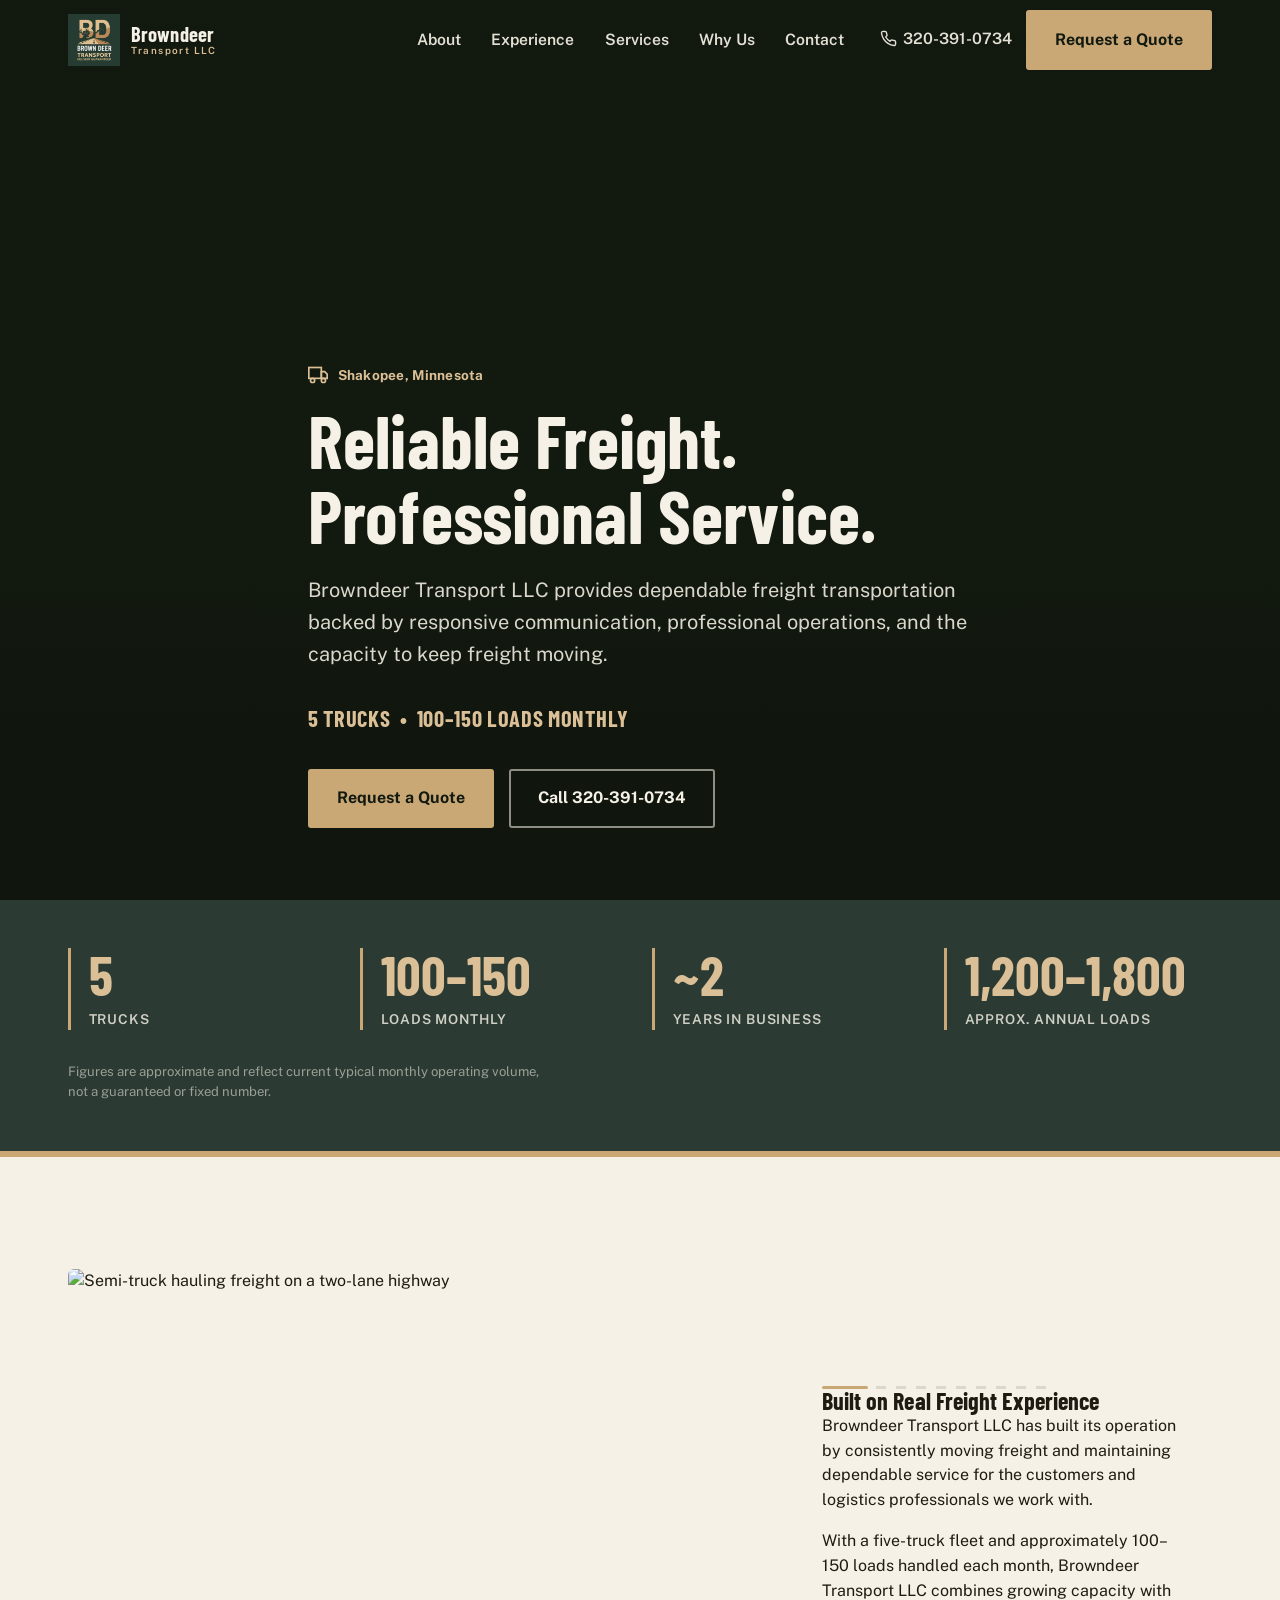
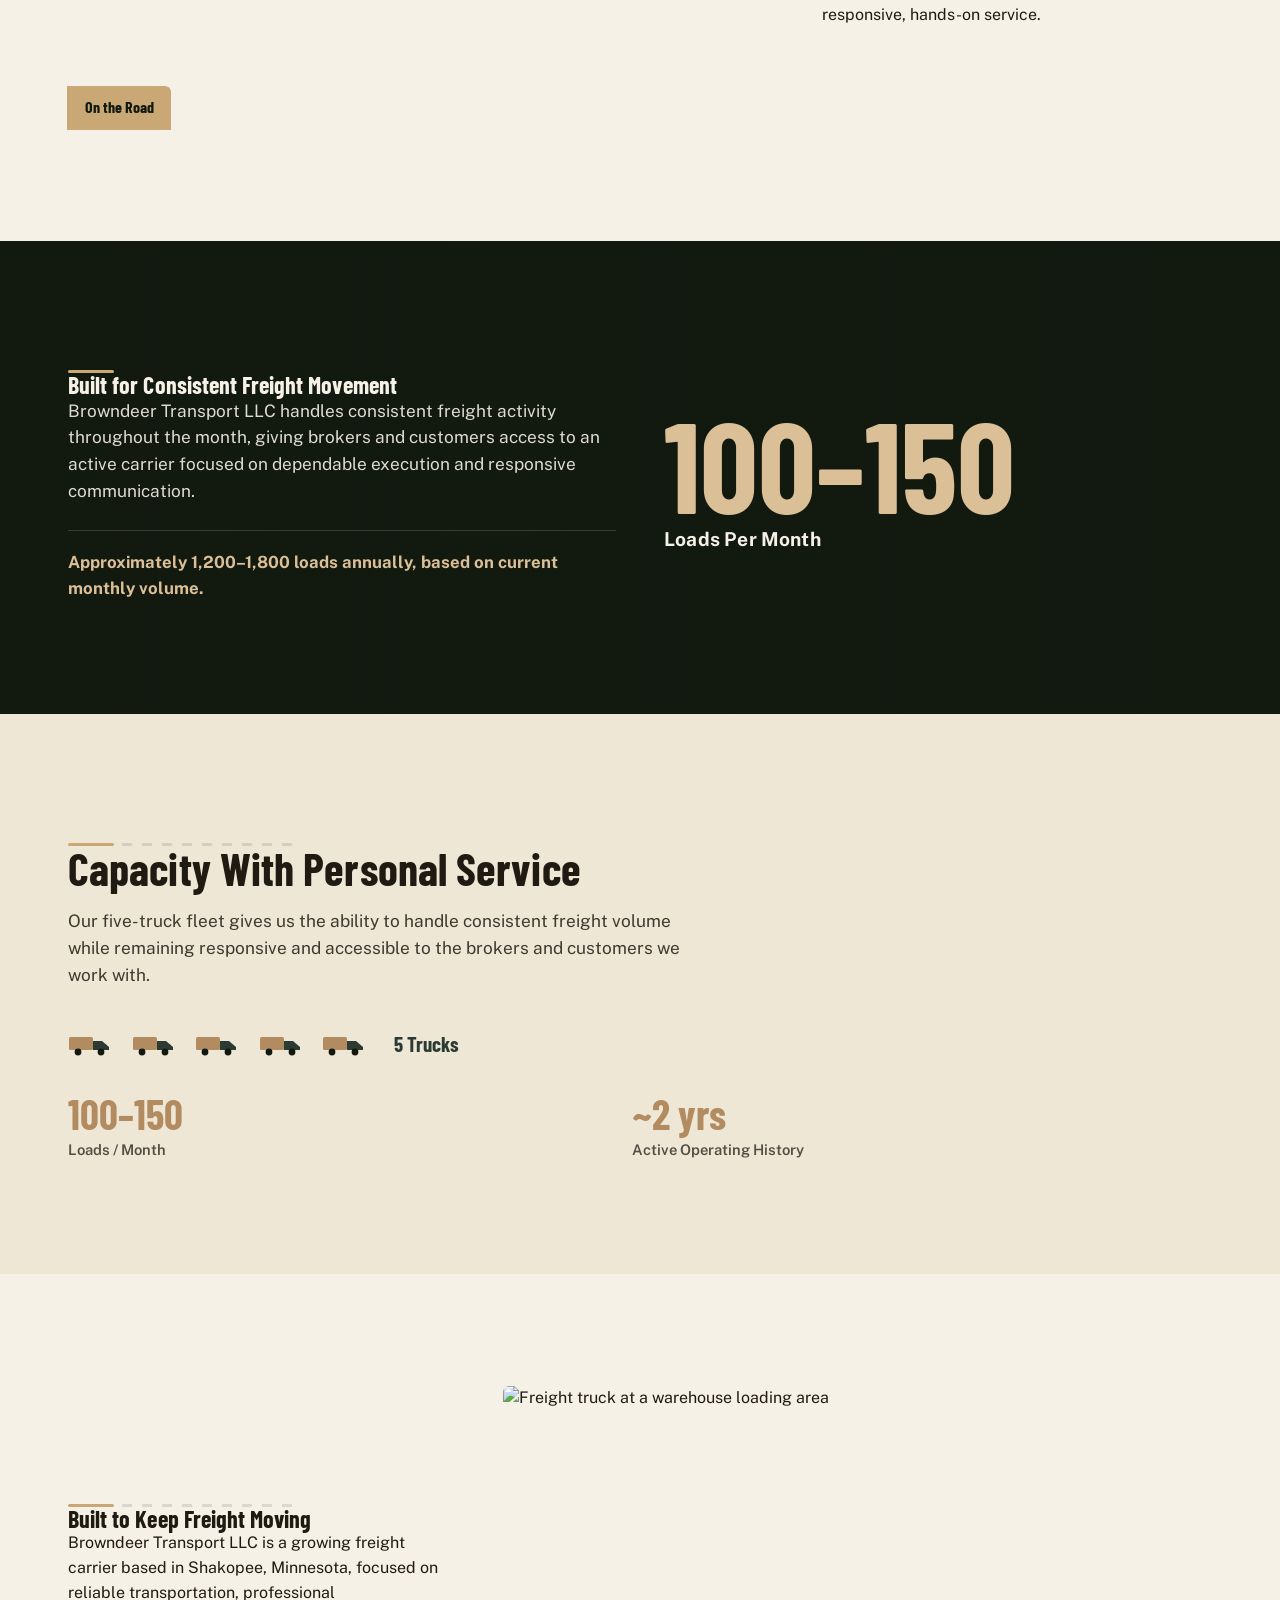
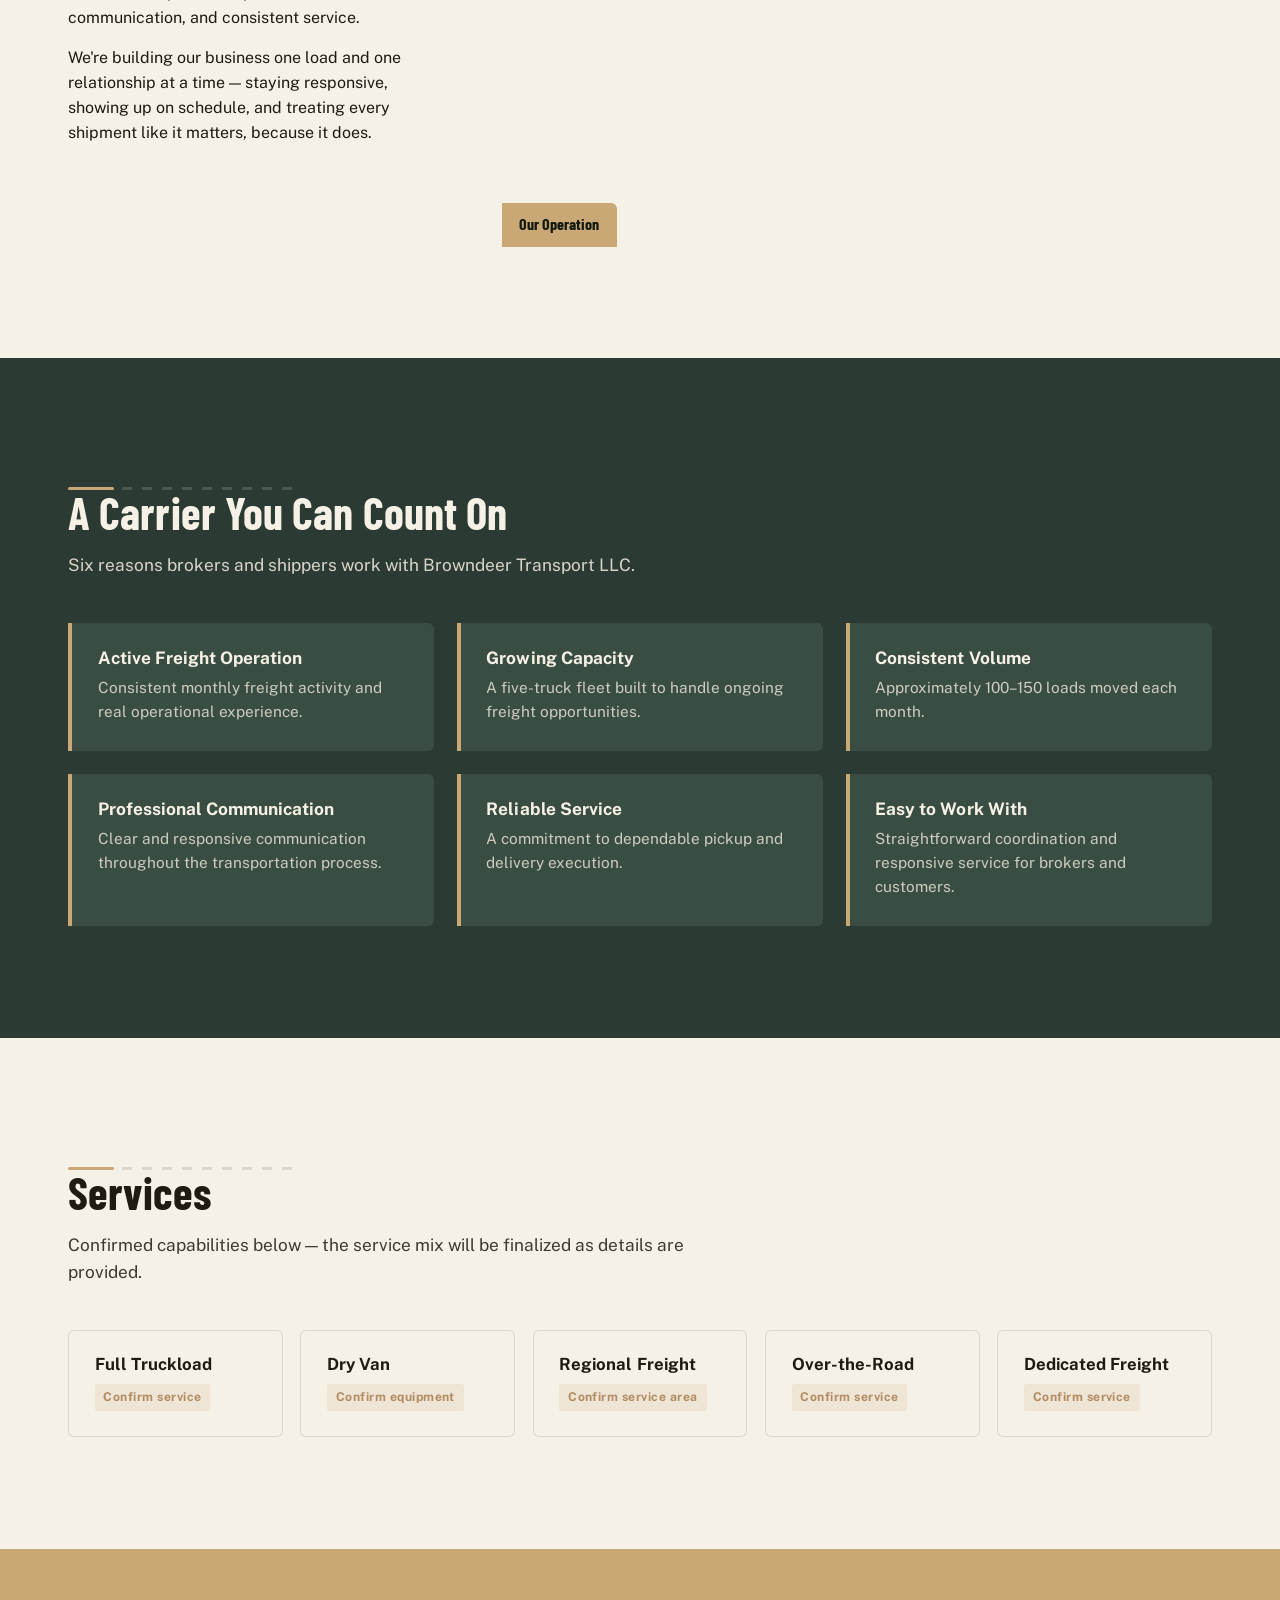
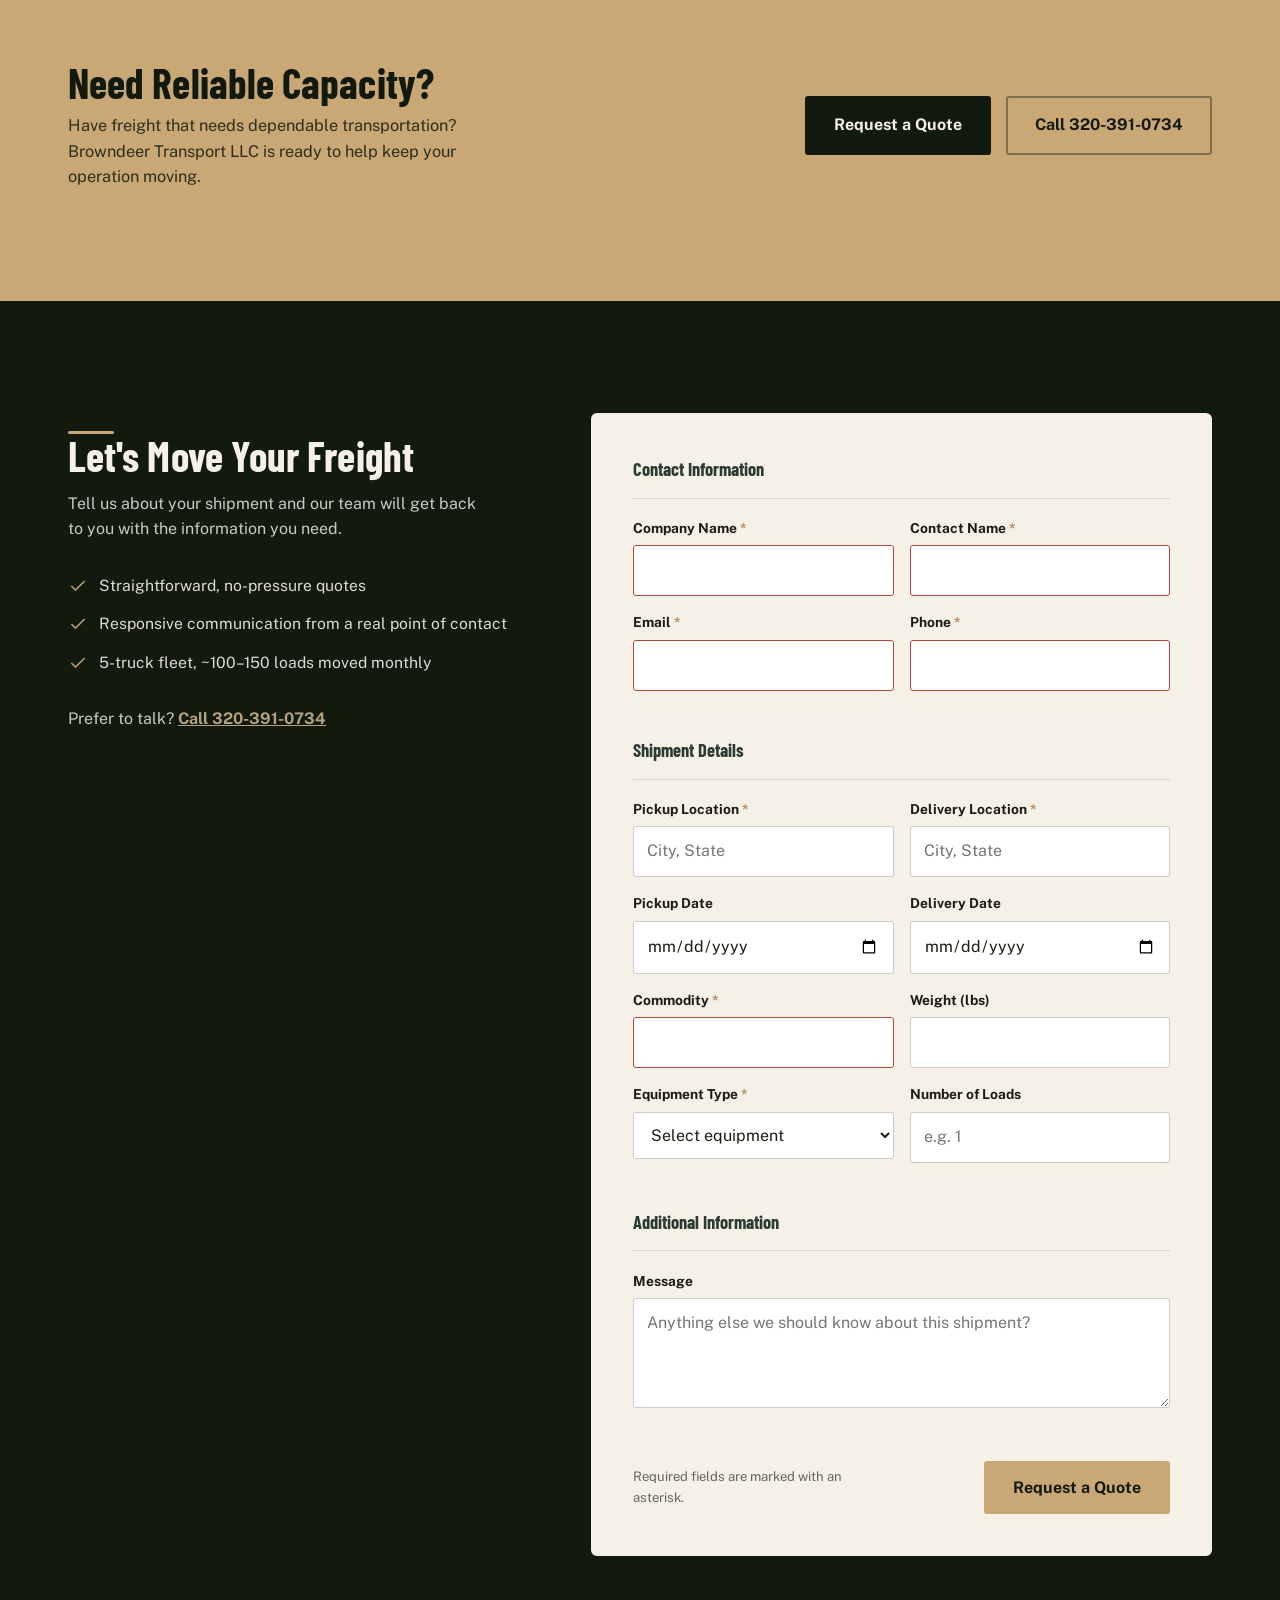
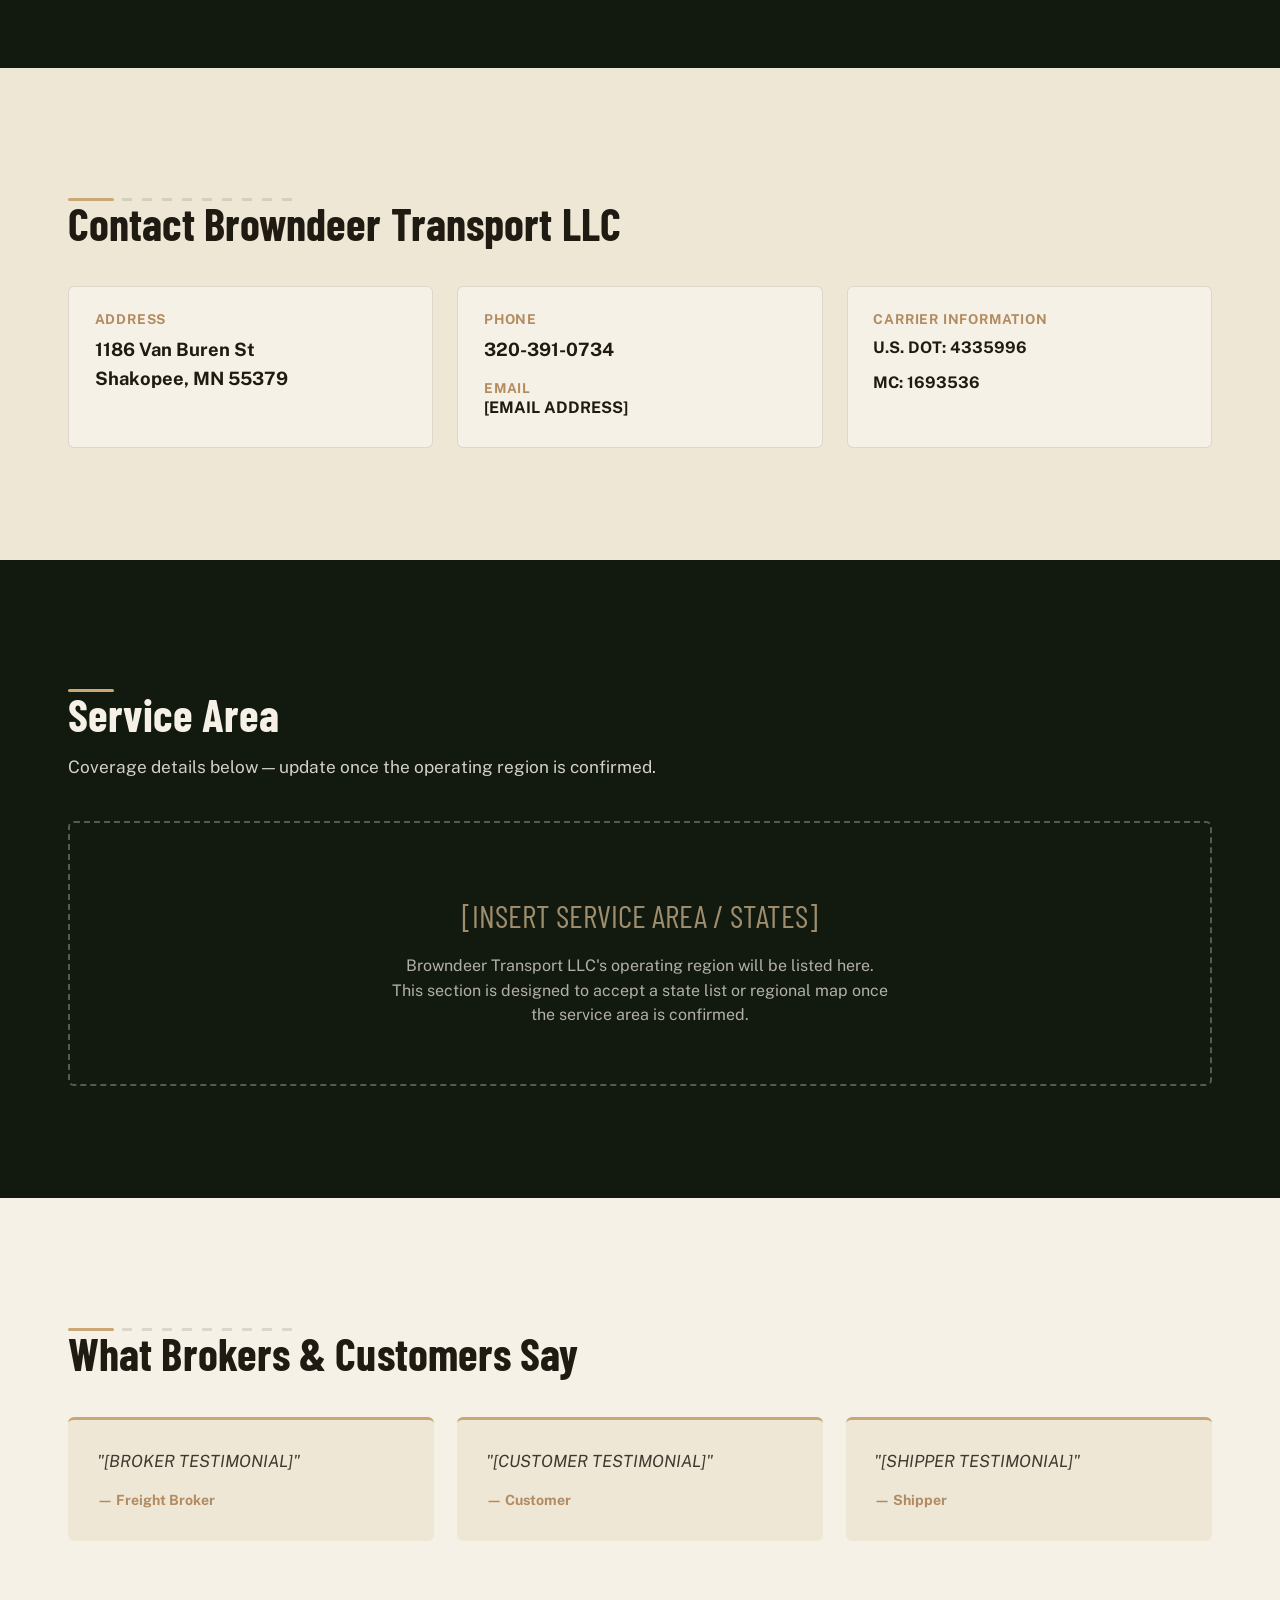
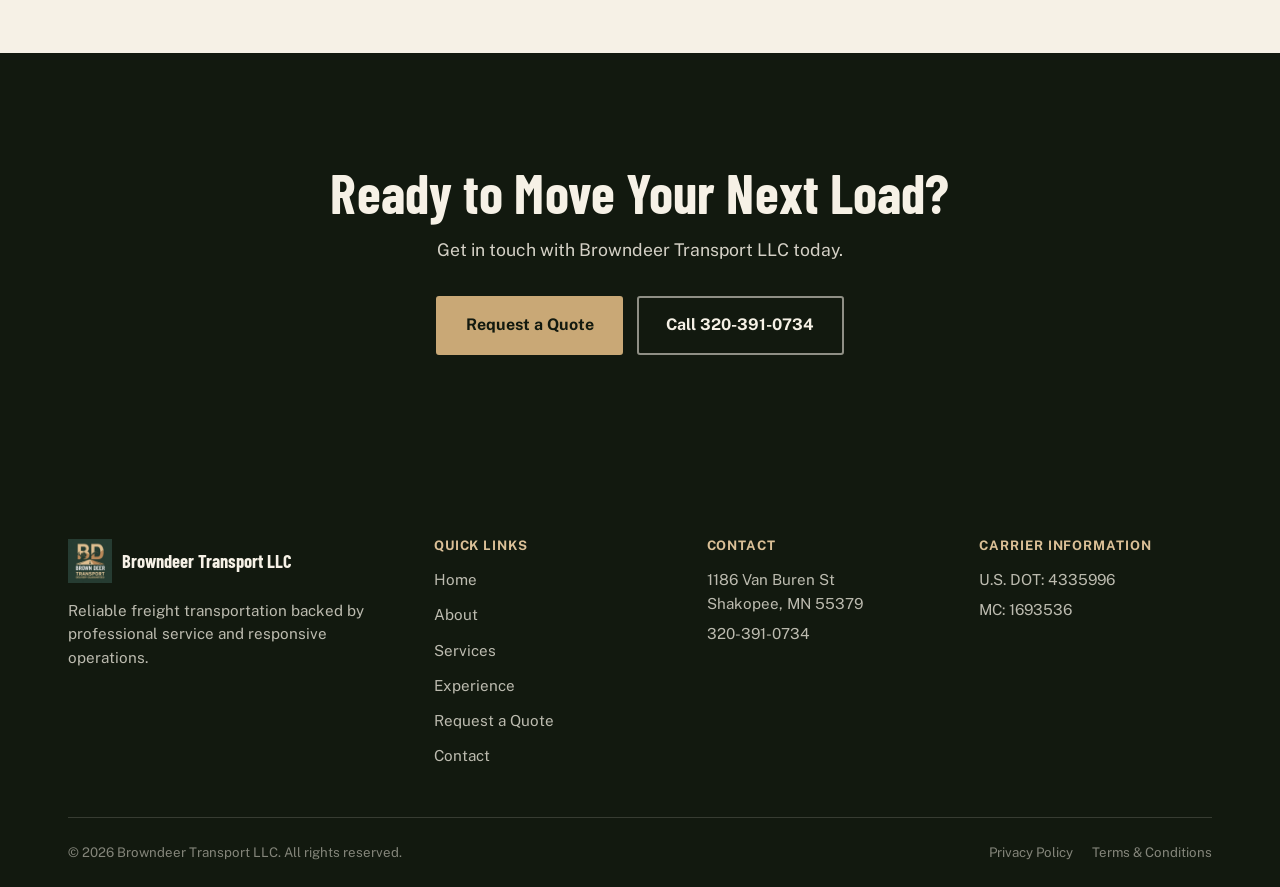
==== browndeer-transport-website/index.html @ b030309f "Add files via upload" ====
<!DOCTYPE html>
<html lang="en">
<head>
<meta charset="UTF-8">
<meta name="viewport" content="width=device-width, initial-scale=1.0">
<title>Browndeer Transport LLC | Freight Transportation & Trucking</title>
<meta name="description" content="Browndeer Transport LLC is a growing Minnesota freight carrier running a 5-truck fleet and moving approximately 100–150 loads a month. Request a quote for reliable truckload transportation.">
<link rel="canonical" href="https://browndeertransport.com/">

<!-- Open Graph -->
<meta property="og:type" content="website">
<meta property="og:site_name" content="Browndeer Transport LLC">
<meta property="og:title" content="Browndeer Transport LLC | Freight Transportation & Trucking">
<meta property="og:description" content="A growing Minnesota freight carrier — 5 trucks, ~100–150 loads a month, reliable communication. Request a quote today.">
<meta property="og:url" content="https://browndeertransport.com/">
<meta property="og:image" content="https://images.unsplash.com/photo-1779583074717-e60fa13131ce?auto=format&fit=crop&w=1200&h=630&q=75">
<meta name="twitter:card" content="summary_large_image">

<link rel="icon" type="image/png" href="assets/img/logo.png">
<link rel="apple-touch-icon" href="assets/img/logo.png">

<!-- Fonts -->
<link rel="preconnect" href="https://fonts.googleapis.com">
<link rel="preconnect" href="https://fonts.gstatic.com" crossorigin>
<link href="https://fonts.googleapis.com/css2?family=Barlow+Condensed:wght@600;700&family=Public+Sans:wght@400;500;600;700&display=swap" rel="stylesheet">

<link rel="stylesheet" href="css/styles.css">

<!-- Structured data: local transportation business -->
<script type="application/ld+json">
{
  "@context": "https://schema.org",
  "@type": "MovingCompany",
  "name": "Browndeer Transport LLC",
  "url": "https://browndeertransport.com",
  "logo": "https://browndeertransport.com/assets/img/logo.png",
  "image": "https://images.unsplash.com/photo-1779583074717-e60fa13131ce?auto=format&fit=crop&w=1200&h=630&q=75",
  "telephone": "+1-320-391-0734",
  "address": {
    "@type": "PostalAddress",
    "streetAddress": "1186 Van Buren St",
    "addressLocality": "Shakopee",
    "addressRegion": "MN",
    "postalCode": "55379",
    "addressCountry": "US"
  },
  "areaServed": "US",
  "description": "Browndeer Transport LLC is a growing freight carrier based in Shakopee, Minnesota, operating a five-truck fleet and moving approximately 100–150 loads per month for brokers and shippers."
}
</script>
</head>
<body>
<a class="skip-link" href="#main">Skip to main content</a>

<!-- ================= HEADER ================= -->
<header class="site-header" id="siteHeader">
  <div class="container">
    <a href="#top" class="brand" aria-label="Browndeer Transport LLC — home">
      <img src="assets/img/logo.png" alt="Browndeer Transport LLC logo" width="52" height="52">
      <span class="brand-word">Browndeer<span>Transport LLC</span></span>
    </a>

    <div class="nav-backdrop" id="navBackdrop"></div>
    <nav class="main-nav" id="mainNav" aria-label="Primary">
      <ul>
        <li><a href="#about">About</a></li>
        <li><a href="#experience">Experience</a></li>
        <li><a href="#services">Services</a></li>
        <li><a href="#why-us">Why Us</a></li>
        <li><a href="#contact">Contact</a></li>
      </ul>
      <div class="nav-cta">
        <a class="nav-phone" href="tel:+13203910734">
          <svg viewBox="0 0 24 24" fill="none" stroke="currentColor" stroke-width="2"><path d="M22 16.92v3a2 2 0 0 1-2.18 2 19.79 19.79 0 0 1-8.63-3.07 19.5 19.5 0 0 1-6-6 19.79 19.79 0 0 1-3.07-8.67A2 2 0 0 1 4.11 2h3a2 2 0 0 1 2 1.72c.127.96.362 1.903.7 2.81a2 2 0 0 1-.45 2.11L8.09 9.91a16 16 0 0 0 6 6l1.27-1.27a2 2 0 0 1 2.11-.45c.907.338 1.85.573 2.81.7A2 2 0 0 1 22 16.92z"/></svg>
          320-391-0734
        </a>
        <a class="btn btn-primary" href="#quote">Request a Quote</a>
      </div>
      <button class="nav-toggle" id="navClose" aria-label="Close menu" style="display:none;">✕</button>
    </nav>

    <button class="nav-toggle" id="navToggle" aria-label="Open menu" aria-expanded="false" aria-controls="mainNav">
      <svg viewBox="0 0 24 24" fill="none" stroke="currentColor" stroke-width="2" width="22" height="22"><line x1="3" y1="6" x2="21" y2="6"/><line x1="3" y1="12" x2="21" y2="12"/><line x1="3" y1="18" x2="21" y2="18"/></svg>
    </button>
  </div>
</header>

<main id="main">

  <!-- ================= HERO ================= -->
  <section class="hero" id="top">
    <div class="container hero-inner">
      <span class="hero-kicker">
        <svg viewBox="0 0 24 24" fill="none" stroke="currentColor" stroke-width="2"><rect x="1" y="3" width="15" height="13"/><polygon points="16 8 20 8 23 11 23 16 16 16 16 8"/><circle cx="5.5" cy="18.5" r="2.5"/><circle cx="18.5" cy="18.5" r="2.5"/></svg>
        Shakopee, Minnesota
      </span>
      <h1>Reliable Freight. Professional Service.</h1>
      <p class="hero-sub">Browndeer Transport LLC provides dependable freight transportation backed by responsive communication, professional operations, and the capacity to keep freight moving.</p>
      <p class="hero-credibility">5 TRUCKS &nbsp;•&nbsp; 100–150 LOADS MONTHLY</p>
      <div class="cta-row">
        <a href="#quote" class="btn btn-primary">Request a Quote</a>
        <a href="tel:+13203910734" class="btn btn-secondary">Call 320-391-0734</a>
      </div>
    </div>
  </section>

  <!-- ================= STAT STRIP ================= -->
  <section class="stat-strip" aria-label="Company snapshot">
    <div class="container stat-grid">
      <div class="stat-item reveal">
        <div class="stat-number">5</div>
        <div class="stat-label">TRUCKS</div>
      </div>
      <div class="stat-item reveal">
        <div class="stat-number">100–150</div>
        <div class="stat-label">LOADS MONTHLY</div>
      </div>
      <div class="stat-item reveal">
        <div class="stat-number">~2</div>
        <div class="stat-label">YEARS IN BUSINESS</div>
      </div>
      <div class="stat-item reveal">
        <div class="stat-number">1,200–1,800</div>
        <div class="stat-label">APPROX. ANNUAL LOADS</div>
      </div>
      <p class="stat-note">Figures are approximate and reflect current typical monthly operating volume, not a guaranteed or fixed number.</p>
    </div>
  </section>

  <!-- ================= BUILT ON REAL FREIGHT EXPERIENCE ================= -->
  <section class="section" id="experience">
    <div class="container split reveal">
      <div class="split-media">
        <img src="https://images.unsplash.com/photo-1720811559395-3ed8d1b16649?auto=format&fit=crop&w=1200&q=75" alt="Semi-truck hauling freight on a two-lane highway" loading="lazy" width="900" height="600">
        <span class="media-tag">On the Road</span>
      </div>
      <div class="split-copy">
        <div class="road-rule"></div>
        <h2>Built on Real Freight Experience</h2>
        <p>Browndeer Transport LLC has built its operation by consistently moving freight and maintaining dependable service for the customers and logistics professionals we work with.</p>
        <p>With a five-truck fleet and approximately 100–150 loads handled each month, Browndeer Transport LLC combines growing capacity with responsive, hands-on service.</p>
      </div>
    </div>
  </section>

  <!-- ================= FREIGHT VOLUME BANNER ================= -->
  <section class="section volume-banner">
    <div class="container volume-grid">
      <div class="volume-copy reveal">
        <div class="road-rule"></div>
        <h2>Built for Consistent Freight Movement</h2>
        <p>Browndeer Transport LLC handles consistent freight activity throughout the month, giving brokers and customers access to an active carrier focused on dependable execution and responsive communication.</p>
        <span class="volume-annual">Approximately 1,200–1,800 loads annually, based on current monthly volume.</span>
      </div>
      <div class="volume-figure reveal">
        100–150
        <small>Loads Per Month</small>
      </div>
    </div>
  </section>

  <!-- ================= FLEET / CAPACITY ================= -->
  <section class="section on-alt" id="fleet">
    <div class="container">
      <div class="section-head reveal">
        <div class="road-rule"></div>
        <h2>Capacity With Personal Service</h2>
        <p>Our five-truck fleet gives us the ability to handle consistent freight volume while remaining responsive and accessible to the brokers and customers we work with.</p>
      </div>

      <div class="fleet-visual reveal" role="img" aria-label="Five-truck fleet illustration">
        <svg class="fleet-truck is-active" viewBox="0 0 46 26" fill="none" xmlns="http://www.w3.org/2000/svg"><rect x="1" y="6" width="24" height="13" rx="1.5" fill="#b38b60"/><path d="M25 10h9l7 6v3H25z" fill="#2b3b33"/><circle cx="10" cy="21" r="3.4" fill="#12190f"/><circle cx="33" cy="21" r="3.4" fill="#12190f"/></svg>
        <svg class="fleet-truck is-active" viewBox="0 0 46 26" fill="none" xmlns="http://www.w3.org/2000/svg"><rect x="1" y="6" width="24" height="13" rx="1.5" fill="#b38b60"/><path d="M25 10h9l7 6v3H25z" fill="#2b3b33"/><circle cx="10" cy="21" r="3.4" fill="#12190f"/><circle cx="33" cy="21" r="3.4" fill="#12190f"/></svg>
        <svg class="fleet-truck is-active" viewBox="0 0 46 26" fill="none" xmlns="http://www.w3.org/2000/svg"><rect x="1" y="6" width="24" height="13" rx="1.5" fill="#b38b60"/><path d="M25 10h9l7 6v3H25z" fill="#2b3b33"/><circle cx="10" cy="21" r="3.4" fill="#12190f"/><circle cx="33" cy="21" r="3.4" fill="#12190f"/></svg>
        <svg class="fleet-truck is-active" viewBox="0 0 46 26" fill="none" xmlns="http://www.w3.org/2000/svg"><rect x="1" y="6" width="24" height="13" rx="1.5" fill="#b38b60"/><path d="M25 10h9l7 6v3H25z" fill="#2b3b33"/><circle cx="10" cy="21" r="3.4" fill="#12190f"/><circle cx="33" cy="21" r="3.4" fill="#12190f"/></svg>
        <svg class="fleet-truck is-active" viewBox="0 0 46 26" fill="none" xmlns="http://www.w3.org/2000/svg"><rect x="1" y="6" width="24" height="13" rx="1.5" fill="#b38b60"/><path d="M25 10h9l7 6v3H25z" fill="#2b3b33"/><circle cx="10" cy="21" r="3.4" fill="#12190f"/><circle cx="33" cy="21" r="3.4" fill="#12190f"/></svg>
        <span class="fleet-caption">5 Trucks</span>
      </div>

      <div class="fleet-metrics reveal">
        <div>
          <div class="fleet-metric-num">100–150</div>
          <div class="fleet-metric-label">Loads / Month</div>
        </div>
        <div>
          <div class="fleet-metric-num">~2 yrs</div>
          <div class="fleet-metric-label">Active Operating History</div>
        </div>
      </div>
    </div>
  </section>

  <!-- ================= ABOUT ================= -->
  <section class="section" id="about">
    <div class="container split reverse reveal">
      <div class="split-media">
        <img src="https://images.unsplash.com/photo-1672433067458-0668c6603f9c?auto=format&fit=crop&w=1200&q=75" alt="Freight truck at a warehouse loading area" loading="lazy" width="900" height="600">
        <span class="media-tag">Our Operation</span>
      </div>
      <div class="split-copy">
        <div class="road-rule"></div>
        <h2>Built to Keep Freight Moving</h2>
        <p>Browndeer Transport LLC is a growing freight carrier based in Shakopee, Minnesota, focused on reliable transportation, professional communication, and consistent service.</p>
        <p>We're building our business one load and one relationship at a time — staying responsive, showing up on schedule, and treating every shipment like it matters, because it does.</p>
      </div>
    </div>
  </section>

  <!-- ================= WHY WORK WITH US ================= -->
  <section class="section on-dark" id="why-us">
    <div class="container">
      <div class="section-head reveal">
        <div class="road-rule"></div>
        <h2>A Carrier You Can Count On</h2>
        <p>Six reasons brokers and shippers work with Browndeer Transport LLC.</p>
      </div>
      <div class="card-grid reveal">
        <div class="why-card">
          <h3>Active Freight Operation</h3>
          <p>Consistent monthly freight activity and real operational experience.</p>
        </div>
        <div class="why-card">
          <h3>Growing Capacity</h3>
          <p>A five-truck fleet built to handle ongoing freight opportunities.</p>
        </div>
        <div class="why-card">
          <h3>Consistent Volume</h3>
          <p>Approximately 100–150 loads moved each month.</p>
        </div>
        <div class="why-card">
          <h3>Professional Communication</h3>
          <p>Clear and responsive communication throughout the transportation process.</p>
        </div>
        <div class="why-card">
          <h3>Reliable Service</h3>
          <p>A commitment to dependable pickup and delivery execution.</p>
        </div>
        <div class="why-card">
          <h3>Easy to Work With</h3>
          <p>Straightforward coordination and responsive service for brokers and customers.</p>
        </div>
      </div>
    </div>
  </section>

  <!-- ================= SERVICES ================= -->
  <section class="section" id="services">
    <div class="container">
      <div class="section-head reveal">
        <div class="road-rule"></div>
        <h2>Services</h2>
        <p>Confirmed capabilities below — the service mix will be finalized as details are provided.</p>
      </div>
      <div class="services-grid reveal">
        <div class="service-card">
          <h3>Full Truckload</h3>
          <span class="placeholder-tag">Confirm service</span>
        </div>
        <div class="service-card">
          <h3>Dry Van</h3>
          <span class="placeholder-tag">Confirm equipment</span>
        </div>
        <div class="service-card">
          <h3>Regional Freight</h3>
          <span class="placeholder-tag">Confirm service area</span>
        </div>
        <div class="service-card">
          <h3>Over-the-Road</h3>
          <span class="placeholder-tag">Confirm service</span>
        </div>
        <div class="service-card">
          <h3>Dedicated Freight</h3>
          <span class="placeholder-tag">Confirm service</span>
        </div>
      </div>
    </div>
  </section>

  <!-- ================= BROKER CTA BAND ================= -->
  <section class="section cta-band">
    <div class="container cta-band-inner reveal">
      <div>
        <h2>Need Reliable Capacity?</h2>
        <p>Have freight that needs dependable transportation? Browndeer Transport LLC is ready to help keep your operation moving.</p>
      </div>
      <div class="cta-row">
        <a href="#quote" class="btn btn-primary">Request a Quote</a>
        <a href="tel:+13203910734" class="btn btn-secondary">Call 320-391-0734</a>
      </div>
    </div>
  </section>

  <!-- ================= QUOTE FORM ================= -->
  <section class="section quote-section" id="quote">
    <div class="container quote-layout">
      <div class="quote-aside reveal">
        <div class="road-rule"></div>
        <h2>Let's Move Your Freight</h2>
        <p>Tell us about your shipment and our team will get back to you with the information you need.</p>
        <ul class="quote-points">
          <li>
            <svg viewBox="0 0 24 24" fill="none" stroke="currentColor" stroke-width="2"><path d="M20 6 9 17l-5-5"/></svg>
            Straightforward, no-pressure quotes
          </li>
          <li>
            <svg viewBox="0 0 24 24" fill="none" stroke="currentColor" stroke-width="2"><path d="M20 6 9 17l-5-5"/></svg>
            Responsive communication from a real point of contact
          </li>
          <li>
            <svg viewBox="0 0 24 24" fill="none" stroke="currentColor" stroke-width="2"><path d="M20 6 9 17l-5-5"/></svg>
            5-truck fleet, ~100–150 loads moved monthly
          </li>
        </ul>
        <p style="margin-top:2rem;">Prefer to talk? <a href="tel:+13203910734" style="color:var(--brass-300); font-weight:700;">Call 320-391-0734</a></p>
      </div>

      <div class="quote-form reveal">
        <div class="form-status success" id="formSuccess" role="status">
          <svg viewBox="0 0 24 24" fill="none" stroke="currentColor" stroke-width="2"><circle cx="12" cy="12" r="10"/><path d="m9 12 2 2 4-4"/></svg>
          <span>Thanks — your quote request has been sent. Someone from Browndeer Transport LLC will be in touch shortly.</span>
        </div>
        <div class="form-status error" id="formError" role="alert">
          <svg viewBox="0 0 24 24" fill="none" stroke="currentColor" stroke-width="2"><circle cx="12" cy="12" r="10"/><line x1="12" y1="8" x2="12" y2="12"/><line x1="12" y1="16" x2="12.01" y2="16"/></svg>
          <span>Something went wrong sending your request. Please try again, or call 320-391-0734.</span>
        </div>

        <form name="quote-request" method="POST" data-netlify="true" netlify-honeypot="company-website" action="/success.html" id="quoteForm" novalidate>
          <input type="hidden" name="form-name" value="quote-request">
          <p class="visually-hidden">
            <label>Don't fill this out if you're human: <input name="company-website" tabindex="-1" autocomplete="off"></label>
          </p>

          <fieldset class="form-fieldset">
            <legend>Contact Information</legend>
            <div class="form-row">
              <div class="field">
                <label for="companyName">Company Name <span class="req">*</span></label>
                <input type="text" id="companyName" name="Company Name" required>
                <p class="field-error">Please enter your company name.</p>
              </div>
              <div class="field">
                <label for="contactName">Contact Name <span class="req">*</span></label>
                <input type="text" id="contactName" name="Contact Name" required>
                <p class="field-error">Please enter your name.</p>
              </div>
            </div>
            <div class="form-row">
              <div class="field">
                <label for="email">Email <span class="req">*</span></label>
                <input type="email" id="email" name="Email" required>
                <p class="field-error">Please enter a valid email address.</p>
              </div>
              <div class="field">
                <label for="phone">Phone <span class="req">*</span></label>
                <input type="tel" id="phone" name="Phone" required>
                <p class="field-error">Please enter a phone number.</p>
              </div>
            </div>
          </fieldset>

          <fieldset class="form-fieldset">
            <legend>Shipment Details</legend>
            <div class="form-row">
              <div class="field">
                <label for="pickup">Pickup Location <span class="req">*</span></label>
                <input type="text" id="pickup" name="Pickup Location" placeholder="City, State" required>
                <p class="field-error">Please enter a pickup location.</p>
              </div>
              <div class="field">
                <label for="delivery">Delivery Location <span class="req">*</span></label>
                <input type="text" id="delivery" name="Delivery Location" placeholder="City, State" required>
                <p class="field-error">Please enter a delivery location.</p>
              </div>
            </div>
            <div class="form-row">
              <div class="field">
                <label for="pickupDate">Pickup Date</label>
                <input type="date" id="pickupDate" name="Pickup Date">
              </div>
              <div class="field">
                <label for="deliveryDate">Delivery Date</label>
                <input type="date" id="deliveryDate" name="Delivery Date">
              </div>
            </div>
            <div class="form-row">
              <div class="field">
                <label for="commodity">Commodity <span class="req">*</span></label>
                <input type="text" id="commodity" name="Commodity" required>
                <p class="field-error">Please describe the commodity.</p>
              </div>
              <div class="field">
                <label for="weight">Weight (lbs)</label>
                <input type="text" id="weight" name="Weight" inputmode="numeric">
              </div>
            </div>
            <div class="form-row">
              <div class="field">
                <label for="equipment">Equipment Type <span class="req">*</span></label>
                <select id="equipment" name="Equipment Type" required>
                  <option value="" disabled selected>Select equipment</option>
                  <option>Dry Van</option>
                  <option>Reefer</option>
                  <option>Flatbed</option>
                  <option>Other</option>
                </select>
                <p class="field-error">Please select an equipment type.</p>
              </div>
              <div class="field">
                <label for="numLoads">Number of Loads</label>
                <input type="text" id="numLoads" name="Number of Loads" inputmode="numeric" placeholder="e.g. 1">
              </div>
            </div>
          </fieldset>

          <fieldset class="form-fieldset">
            <legend>Additional Information</legend>
            <div class="field">
              <label for="message">Message</label>
              <textarea id="message" name="Message" placeholder="Anything else we should know about this shipment?"></textarea>
            </div>
          </fieldset>

          <div class="form-footer">
            <p class="form-note">Required fields are marked with an asterisk.</p>
            <button type="submit" class="btn btn-primary">Request a Quote</button>
          </div>
        </form>
      </div>
    </div>
  </section>

  <!-- ================= CONTACT ================= -->
  <section class="section on-alt" id="contact">
    <div class="container">
      <div class="section-head reveal">
        <div class="road-rule"></div>
        <h2>Contact Browndeer Transport LLC</h2>
      </div>
      <div class="contact-grid reveal">
        <div class="contact-card">
          <h3>Address</h3>
          <a class="value" href="https://maps.google.com/?q=1186+Van+Buren+St,+Shakopee,+MN+55379" target="_blank" rel="noopener">
            1186 Van Buren St<br>Shakopee, MN 55379
          </a>
        </div>
        <div class="contact-card">
          <h3>Phone</h3>
          <a class="value" href="tel:+13203910734">320-391-0734</a>
          <h3 style="margin-top:1.1rem;">Email</h3>
          <span class="value" style="font-size:1rem;">[EMAIL ADDRESS]</span>
        </div>
        <div class="contact-card">
          <h3>Carrier Information</h3>
          <p class="value" style="font-size:1rem;">U.S. DOT: 4335996</p>
          <p class="value" style="font-size:1rem;">MC: 1693536</p>
        </div>
      </div>
    </div>
  </section>

  <!-- ================= SERVICE AREA ================= -->
  <section class="section on-darkest">
    <div class="container">
      <div class="section-head reveal">
        <div class="road-rule"></div>
        <h2>Service Area</h2>
        <p>Coverage details below — update once the operating region is confirmed.</p>
      </div>
      <div class="service-area-box reveal">
        <p class="placeholder-lg">[INSERT SERVICE AREA / STATES]</p>
        <p>Browndeer Transport LLC's operating region will be listed here. This section is designed to accept a state list or regional map once the service area is confirmed.</p>
      </div>
    </div>
  </section>

  <!-- ================= TESTIMONIALS ================= -->
  <section class="section">
    <div class="container">
      <div class="section-head reveal">
        <div class="road-rule"></div>
        <h2>What Brokers & Customers Say</h2>
      </div>
      <div class="testimonial-grid reveal">
        <div class="testimonial-card">
          <p class="quote">"[BROKER TESTIMONIAL]"</p>
          <p class="who">— Freight Broker</p>
        </div>
        <div class="testimonial-card">
          <p class="quote">"[CUSTOMER TESTIMONIAL]"</p>
          <p class="who">— Customer</p>
        </div>
        <div class="testimonial-card">
          <p class="quote">"[SHIPPER TESTIMONIAL]"</p>
          <p class="who">— Shipper</p>
        </div>
      </div>
    </div>
  </section>

  <!-- ================= FINAL CTA ================= -->
  <section class="section final-cta">
    <div class="container reveal">
      <h2>Ready to Move Your Next Load?</h2>
      <p>Get in touch with Browndeer Transport LLC today.</p>
      <div class="cta-row">
        <a href="#quote" class="btn btn-primary">Request a Quote</a>
        <a href="tel:+13203910734" class="btn btn-secondary">Call 320-391-0734</a>
      </div>
    </div>
  </section>

</main>

<!-- ================= FOOTER ================= -->
<footer class="site-footer">
  <div class="container">
    <div class="footer-grid">
      <div>
        <a href="#top" class="footer-brand">
          <img src="assets/img/logo.png" alt="Browndeer Transport LLC logo">
          <span>Browndeer Transport LLC</span>
        </a>
        <p style="max-width:34ch; font-size:0.95rem;">Reliable freight transportation backed by professional service and responsive operations.</p>
      </div>
      <div class="footer-col">
        <h4>Quick Links</h4>
        <ul>
          <li><a href="#top">Home</a></li>
          <li><a href="#about">About</a></li>
          <li><a href="#services">Services</a></li>
          <li><a href="#experience">Experience</a></li>
          <li><a href="#quote">Request a Quote</a></li>
          <li><a href="#contact">Contact</a></li>
        </ul>
      </div>
      <div class="footer-col">
        <h4>Contact</h4>
        <p>1186 Van Buren St<br>Shakopee, MN 55379</p>
        <p><a href="tel:+13203910734">320-391-0734</a></p>
      </div>
      <div class="footer-col">
        <h4>Carrier Information</h4>
        <p>U.S. DOT: 4335996</p>
        <p>MC: 1693536</p>
      </div>
    </div>
    <div class="footer-bottom">
      <span>© 2026 Browndeer Transport LLC. All rights reserved.</span>
      <span class="legal-links">
        <a href="privacy.html">Privacy Policy</a>
        <a href="terms.html">Terms &amp; Conditions</a>
      </span>
    </div>
  </div>
</footer>

<script src="js/main.js"></script>
</body>
</html>
---- browndeer-transport-website/css/styles.css ----
/* ============================================================
   BROWNDEER TRANSPORT LLC — STYLESHEET
   Design tokens pulled from the company logo:
   deep pine green, brass/tan, warm cream.
   Recurring motif: the dashed highway centerline from the mark,
   used as a structural divider instead of generic eyebrow labels.
   ============================================================ */

:root {
  /* --- Color: pulled directly from the logo art --- */
  --pine-950: #12190f;   /* near-black, deepest bg (footer, overlays) */
  --pine-900: #1b241a;   /* section background, alt */
  --pine-800: #2b3b33;   /* logo background green — primary dark */
  --pine-700: #3a4d42;   /* lifted surface / cards on dark */
  --cream-100: #f6f1e6;  /* page background, light sections */
  --cream-200: #efe7d6;  /* card background on light */
  --ink-900: #201b12;    /* body text on cream */
  --brass-300: #dbc097;  /* light tan from logo */
  --brass-500: #c9a876;  /* primary brass accent */
  --brass-700: #b38b60;  /* deep brass from logo, for text-on-cream accents */
  --line-on-dark: rgba(246, 241, 230, 0.16);
  --line-on-light: rgba(32, 27, 18, 0.12);

  /* --- Type --- */
  --font-display: "Barlow Condensed", "Arial Narrow", sans-serif;
  --font-body: "Public Sans", "Segoe UI", sans-serif;

  /* --- Layout --- */
  --max-width: 1240px;
  --gutter: clamp(1.25rem, 4vw, 3rem);
  --radius-sm: 3px;
  --radius-md: 6px;

  /* --- Motion --- */
  --ease: cubic-bezier(0.22, 0.61, 0.36, 1);
}

@media (prefers-reduced-motion: no-preference) {
  html { scroll-behavior: smooth; }
}

* { box-sizing: border-box; }

html, body { margin: 0; padding: 0; }

body {
  font-family: var(--font-body);
  background: var(--cream-100);
  color: var(--ink-900);
  line-height: 1.55;
  -webkit-font-smoothing: antialiased;
  overflow-x: hidden;
}

img { max-width: 100%; display: block; }

a { color: inherit; }

h1, h2, h3, h4 {
  font-family: var(--font-display);
  font-weight: 700;
  line-height: 1.02;
  margin: 0;
  letter-spacing: 0.002em;
}

p { margin: 0; }

.container {
  max-width: var(--max-width);
  margin-inline: auto;
  padding-inline: var(--gutter);
}

section { position: relative; }

/* Visually hidden but accessible */
.visually-hidden {
  position: absolute;
  width: 1px; height: 1px;
  padding: 0; margin: -1px;
  overflow: hidden;
  clip: rect(0,0,0,0);
  white-space: nowrap; border: 0;
}

/* Skip link */
.skip-link {
  position: absolute;
  left: 1rem; top: -3rem;
  background: var(--brass-500);
  color: var(--pine-950);
  padding: 0.6rem 1rem;
  border-radius: var(--radius-sm);
  z-index: 999;
  transition: top 0.2s var(--ease);
  font-weight: 600;
}
.skip-link:focus { top: 1rem; }

:focus-visible {
  outline: 3px solid var(--brass-500);
  outline-offset: 3px;
}

/* ============================================================
   ROAD-LINE MOTIF — the dashed centerline from the logo,
   reused as a functional section divider / underline.
   ============================================================ */
.road-rule {
  display: flex;
  align-items: center;
  gap: 0.5rem;
  height: 3px;
  margin: 1.1rem 0 0;
}
.road-rule::before {
  content: "";
  display: block;
  width: 46px;
  height: 3px;
  background: var(--brass-500);
  border-radius: 2px;
}
.road-rule::after {
  content: "";
  flex: 1;
  height: 3px;
  background-image: repeating-linear-gradient(
    to right,
    currentColor 0 10px,
    transparent 10px 20px
  );
  color: var(--line-on-light);
  max-width: 180px;
}
.on-dark .road-rule::after { color: var(--line-on-dark); }

/* ============================================================
   BUTTONS
   ============================================================ */
.btn {
  display: inline-flex;
  align-items: center;
  justify-content: center;
  gap: 0.55rem;
  font-family: var(--font-body);
  font-weight: 700;
  font-size: 1rem;
  padding: 0.95rem 1.7rem;
  border-radius: var(--radius-sm);
  border: 2px solid transparent;
  cursor: pointer;
  text-decoration: none;
  transition: transform 0.15s var(--ease), background-color 0.15s var(--ease), border-color 0.15s var(--ease), color 0.15s var(--ease);
  white-space: nowrap;
}
.btn:active { transform: translateY(1px); }

.btn-primary {
  background: var(--brass-500);
  color: var(--pine-950);
  border-color: var(--brass-500);
}
.btn-primary:hover { background: var(--brass-300); border-color: var(--brass-300); }

.btn-secondary {
  background: transparent;
  color: var(--cream-100);
  border-color: rgba(246, 241, 230, 0.55);
}
.btn-secondary:hover { border-color: var(--cream-100); background: rgba(246,241,230,0.08); }

.btn-secondary.on-light {
  color: var(--pine-800);
  border-color: rgba(32,27,18,0.3);
}
.btn-secondary.on-light:hover { border-color: var(--pine-800); background: rgba(32,27,18,0.05); }

.btn-block { width: 100%; }

.cta-row {
  display: flex;
  flex-wrap: wrap;
  gap: 0.9rem;
}

/* ============================================================
   HEADER / NAV
   ============================================================ */
.site-header {
  position: fixed;
  top: 0; left: 0; right: 0;
  z-index: 500;
  padding: 0.65rem 0;
  background: linear-gradient(to bottom, rgba(18,25,15,0.88), rgba(18,25,15,0));
  transition: background-color 0.25s var(--ease), box-shadow 0.25s var(--ease);
}
.site-header.is-scrolled {
  background: rgba(18, 25, 15, 0.96);
  box-shadow: 0 4px 18px rgba(0,0,0,0.25);
  backdrop-filter: blur(6px);
}
.site-header .container {
  display: flex;
  align-items: center;
  justify-content: space-between;
  gap: 1rem;
}

.brand {
  display: flex;
  align-items: center;
  gap: 0.65rem;
  text-decoration: none;
  color: var(--cream-100);
}
.brand img {
  height: 52px;
  width: auto;
}
.brand-word {
  font-family: var(--font-display);
  font-size: 1.28rem;
  font-weight: 700;
  letter-spacing: 0.01em;
  line-height: 1.05;
}
.brand-word span {
  display: block;
  font-family: var(--font-body);
  font-size: 0.62rem;
  font-weight: 600;
  letter-spacing: 0.14em;
  color: var(--brass-300);
}

.main-nav {
  display: flex;
  align-items: center;
  gap: 2rem;
}
.main-nav ul {
  list-style: none;
  display: flex;
  gap: 1.7rem;
  margin: 0; padding: 0;
}
.main-nav a:not(.btn) {
  color: var(--cream-100);
  text-decoration: none;
  font-size: 0.98rem;
  font-weight: 600;
  padding: 0.3rem 0.1rem;
  border-bottom: 2px solid transparent;
  transition: border-color 0.15s var(--ease), opacity .15s;
  opacity: 0.92;
}
.main-nav a:not(.btn):hover { border-color: var(--brass-500); opacity: 1; }

.nav-cta { display: flex; align-items: center; gap: 0.75rem; }
.nav-phone {
  display: flex;
  align-items: center;
  gap: 0.4rem;
  color: var(--cream-100);
  text-decoration: none;
  font-weight: 700;
  font-size: 0.95rem;
}
.nav-phone svg { width: 17px; height: 17px; flex-shrink: 0; }

.nav-toggle {
  display: none;
  background: none;
  border: 2px solid rgba(246,241,230,0.4);
  border-radius: var(--radius-sm);
  width: 44px; height: 44px;
  color: var(--cream-100);
  cursor: pointer;
  align-items: center;
  justify-content: center;
}

@media (max-width: 900px) {
  .main-nav { position: fixed; inset: 0 0 0 auto; width: min(320px, 82vw); background: var(--pine-950); flex-direction: column; align-items: stretch; padding: 5.5rem 1.75rem 2rem; transform: translateX(100%); transition: transform 0.3s var(--ease); overflow-y: auto; }
  .main-nav.is-open { transform: translateX(0); box-shadow: -10px 0 30px rgba(0,0,0,0.4); }
  .main-nav ul { flex-direction: column; gap: 0.3rem; }
  .main-nav ul a { display: block; padding: 0.85rem 0.2rem; border-bottom: 1px solid var(--line-on-dark); }
  .nav-cta { flex-direction: column; align-items: stretch; margin-top: 1.5rem; gap: 0.75rem; }
  .nav-cta .btn { width: 100%; }
  .nav-toggle { display: inline-flex; }
  .nav-backdrop { position: fixed; inset: 0; background: rgba(0,0,0,0.45); opacity: 0; pointer-events: none; transition: opacity 0.25s var(--ease); z-index: 490; }
  .nav-backdrop.is-open { opacity: 1; pointer-events: auto; }
}

/* ============================================================
   HERO
   ============================================================ */
.hero {
  min-height: 100svh;
  display: flex;
  align-items: flex-end;
  color: var(--cream-100);
  background-color: var(--pine-950);
  background-image:
    linear-gradient(to top, rgba(15,20,13,0.94) 0%, rgba(18,25,15,0.62) 42%, rgba(18,25,15,0.4) 65%, rgba(18,25,15,0.72) 100%),
    url("https://images.unsplash.com/photo-1779583074717-e60fa13131ce?auto=format&fit=crop&w=1920&q=75");
  background-size: cover;
  background-position: center 62%;
  padding-top: 8rem;
}
.hero-inner {
  padding-bottom: clamp(2.5rem, 6vw, 4.5rem);
  max-width: 760px;
}
.hero-kicker {
  display: inline-flex;
  align-items: center;
  gap: 0.6rem;
  font-weight: 700;
  font-size: 0.85rem;
  color: var(--brass-300);
  letter-spacing: 0.02em;
  margin-bottom: 1rem;
}
.hero-kicker svg { width: 20px; height: 20px; }
.hero h1 {
  font-size: clamp(2.6rem, 6vw, 4.6rem);
  color: var(--cream-100);
}
.hero-sub {
  margin-top: 1.4rem;
  font-size: clamp(1.05rem, 1.6vw, 1.25rem);
  color: rgba(246,241,230,0.88);
  max-width: 58ch;
  line-height: 1.6;
}
.hero-credibility {
  margin-top: 1.9rem;
  font-family: var(--font-display);
  font-size: clamp(1.1rem, 2vw, 1.4rem);
  font-weight: 700;
  color: var(--brass-300);
  letter-spacing: 0.03em;
}
.hero .cta-row { margin-top: 2.1rem; }

/* ============================================================
   STAT STRIP  (mile-marker sign styling)
   ============================================================ */
.stat-strip {
  background: var(--pine-800);
  color: var(--cream-100);
  padding: clamp(2rem, 5vw, 3rem) 0;
  border-bottom: 6px solid var(--brass-500);
}
.stat-grid {
  display: grid;
  grid-template-columns: repeat(4, 1fr);
  gap: 1.5rem;
}
.stat-item { text-align: left; border-left: 3px solid var(--brass-500); padding-left: 1.1rem; }
.stat-number {
  font-family: var(--font-display);
  font-size: clamp(2.3rem, 5vw, 3.4rem);
  font-weight: 700;
  color: var(--brass-300);
  line-height: 1;
}
.stat-number sup { font-size: 0.4em; top: -0.6em; }
.stat-label {
  margin-top: 0.4rem;
  font-size: 0.85rem;
  font-weight: 600;
  letter-spacing: 0.06em;
  color: rgba(246,241,230,0.82);
}
.stat-note {
  grid-column: 1 / -1;
  font-size: 0.82rem;
  color: rgba(246,241,230,0.55);
  margin-top: 0.5rem;
  max-width: 60ch;
}

@media (max-width: 760px) {
  .stat-grid { grid-template-columns: repeat(2, 1fr); row-gap: 1.8rem; }
}

/* ============================================================
   GENERIC SECTION SPACING / HEADERS
   ============================================================ */
.section { padding: clamp(4rem, 9vw, 7rem) 0; }
.section.on-dark { background: var(--pine-800); color: var(--cream-100); }
.section.on-darkest { background: var(--pine-950); color: var(--cream-100); }
.section.on-alt { background: var(--cream-200); }

.section-head { max-width: 640px; }
.section-head h2 {
  font-size: clamp(2rem, 4vw, 2.8rem);
}
.section-head p {
  margin-top: 1rem;
  font-size: 1.08rem;
  color: inherit;
  opacity: 0.85;
  max-width: 56ch;
}

/* ============================================================
   EXPERIENCE / SPLIT LAYOUT (image + copy)
   ============================================================ */
.split {
  display: grid;
  grid-template-columns: 1.05fr 0.95fr;
  gap: clamp(2rem, 5vw, 4.5rem);
  align-items: center;
}
.split-media { position: relative; }
.split-media img {
  width: 100%;
  height: clamp(320px, 40vw, 460px);
  object-fit: cover;
  border-radius: var(--radius-md);
}
.split-media .media-tag {
  position: absolute;
  left: -1px; bottom: -1px;
  background: var(--brass-500);
  color: var(--pine-950);
  font-family: var(--font-display);
  font-weight: 700;
  padding: 0.6rem 1.1rem;
  border-radius: 0 var(--radius-md) 0 0;
  font-size: 1rem;
}
.split-copy p + p { margin-top: 1rem; }
.split.reverse { grid-template-columns: 0.95fr 1.05fr; }
.split.reverse .split-media { order: 2; }
.split.reverse .split-copy { order: 1; }

@media (max-width: 860px) {
  .split, .split.reverse { grid-template-columns: 1fr; }
  .split.reverse .split-media, .split.reverse .split-copy { order: initial; }
}

/* ============================================================
   BIG VOLUME STATEMENT
   ============================================================ */
.volume-banner {
  position: relative;
  color: var(--cream-100);
  background-color: var(--pine-950);
  background-image: linear-gradient(to right, rgba(18,25,15,0.93), rgba(18,25,15,0.72)), url("https://images.unsplash.com/photo-1672433067458-0668c6603f9c?auto=format&fit=crop&w=1600&q=70");
  background-size: cover;
  background-position: center;
}
.volume-grid {
  display: grid;
  grid-template-columns: 1fr 1fr;
  gap: 3rem;
  align-items: center;
}
.volume-figure {
  font-family: var(--font-display);
  font-size: clamp(4.5rem, 12vw, 8rem);
  font-weight: 700;
  line-height: 0.9;
  color: var(--brass-300);
}
.volume-figure small {
  display: block;
  font-family: var(--font-body);
  font-size: 1.2rem;
  font-weight: 700;
  color: var(--cream-100);
  letter-spacing: 0.01em;
  margin-top: 0.6rem;
}
.volume-annual {
  margin-top: 1.6rem;
  display: inline-block;
  border-top: 1px solid var(--line-on-dark);
  padding-top: 1.1rem;
  font-weight: 700;
  font-size: 1.05rem;
  color: var(--brass-300);
}
.volume-copy p { font-size: 1.08rem; opacity: 0.9; }

@media (max-width: 760px) {
  .volume-grid { grid-template-columns: 1fr; gap: 2rem; }
}

/* ============================================================
   FLEET CAPACITY
   ============================================================ */
.fleet-visual {
  display: flex;
  align-items: center;
  gap: clamp(0.5rem, 2vw, 1.1rem);
  margin: 2.5rem 0 2rem;
  flex-wrap: wrap;
}
.fleet-truck {
  width: 46px; height: 26px;
  opacity: 0.35;
}
.fleet-truck.is-active { opacity: 1; }
.fleet-caption {
  font-family: var(--font-display);
  font-size: 1.3rem;
  font-weight: 700;
  color: var(--pine-800);
  margin-left: 0.5rem;
}
.fleet-metrics {
  display: grid;
  grid-template-columns: repeat(2, auto);
  gap: 2.5rem;
}
.fleet-metric-num {
  font-family: var(--font-display);
  font-size: 2.6rem;
  font-weight: 700;
  color: var(--brass-700);
  line-height: 1;
}
.fleet-metric-label { margin-top: 0.3rem; font-weight: 600; font-size: 0.92rem; color: var(--ink-900); opacity: 0.75; }

/* ============================================================
   ABOUT (already covered by split)
   ============================================================ */

/* ============================================================
   WHY CARDS
   ============================================================ */
.card-grid {
  margin-top: 2.75rem;
  display: grid;
  grid-template-columns: repeat(3, 1fr);
  gap: 1.4rem;
}
.why-card {
  background: var(--pine-700);
  border-left: 4px solid var(--brass-500);
  padding: 1.7rem 1.6rem;
  border-radius: 0 var(--radius-md) var(--radius-md) 0;
}
.why-card h3 {
  font-family: var(--font-body);
  font-size: 1.08rem;
  font-weight: 700;
  color: var(--cream-100);
}
.why-card p {
  margin-top: 0.55rem;
  font-size: 0.96rem;
  color: rgba(246,241,230,0.78);
}

@media (max-width: 900px) {
  .card-grid { grid-template-columns: repeat(2, 1fr); }
}
@media (max-width: 600px) {
  .card-grid { grid-template-columns: 1fr; }
}

/* ============================================================
   SERVICES
   ============================================================ */
.services-grid {
  margin-top: 2.75rem;
  display: grid;
  grid-template-columns: repeat(auto-fit, minmax(210px, 1fr));
  gap: 1.1rem;
}
.service-card {
  background: var(--cream-100);
  border: 1px solid var(--line-on-light);
  border-radius: var(--radius-md);
  padding: 1.6rem;
}
.service-card h3 {
  font-family: var(--font-body);
  font-size: 1.05rem;
  font-weight: 700;
}
.service-card .placeholder-tag {
  display: inline-block;
  margin-top: 0.65rem;
  font-size: 0.76rem;
  font-weight: 700;
  letter-spacing: 0.04em;
  color: var(--brass-700);
  background: rgba(179,139,96,0.12);
  padding: 0.25rem 0.55rem;
  border-radius: 3px;
}

/* ============================================================
   BROKER CTA BANDS
   ============================================================ */
.cta-band {
  background: var(--brass-500);
  color: var(--pine-950);
  text-align: left;
}
.cta-band-inner {
  display: flex;
  align-items: center;
  justify-content: space-between;
  gap: 2rem;
  flex-wrap: wrap;
}
.cta-band h2 { font-size: clamp(1.9rem, 3.6vw, 2.6rem); max-width: 20ch; }
.cta-band p { margin-top: 0.6rem; max-width: 46ch; font-size: 1.02rem; opacity: 0.85; }
.cta-band .btn-primary { background: var(--pine-950); color: var(--cream-100); border-color: var(--pine-950); }
.cta-band .btn-primary:hover { background: var(--pine-700); border-color: var(--pine-700); }
.cta-band .btn-secondary { color: var(--pine-950); border-color: rgba(18,25,15,0.4); }
.cta-band .btn-secondary:hover { border-color: var(--pine-950); background: rgba(18,25,15,0.08); }

/* ============================================================
   QUOTE FORM
   ============================================================ */
.quote-section { background: var(--pine-950); color: var(--cream-100); }
.quote-layout {
  display: grid;
  grid-template-columns: 0.85fr 1.15fr;
  gap: clamp(2rem, 5vw, 4rem);
  align-items: start;
}
.quote-aside h2 { font-size: clamp(2rem, 4vw, 2.6rem); }
.quote-aside p { margin-top: 1rem; opacity: 0.82; max-width: 42ch; }
.quote-points { list-style: none; margin: 2rem 0 0; padding: 0; display: grid; gap: 0.9rem; }
.quote-points li { display: flex; gap: 0.7rem; align-items: flex-start; font-size: 0.98rem; opacity: 0.9; }
.quote-points svg { flex-shrink: 0; width: 20px; height: 20px; color: var(--brass-500); margin-top: 2px; }

.quote-form {
  background: var(--cream-100);
  color: var(--ink-900);
  border-radius: var(--radius-md);
  padding: clamp(1.6rem, 4vw, 2.6rem);
}
.form-fieldset { border: 0; padding: 0; margin: 0 0 1.8rem; }
.form-fieldset legend {
  font-family: var(--font-display);
  font-size: 1.15rem;
  font-weight: 700;
  color: var(--pine-800);
  padding: 0 0 0.9rem;
  border-bottom: 1px solid var(--line-on-light);
  width: 100%;
  margin-bottom: 1.2rem;
}
.form-row {
  display: grid;
  grid-template-columns: 1fr 1fr;
  gap: 1rem;
}
.field { margin-bottom: 1rem; }
.field label {
  display: block;
  font-size: 0.86rem;
  font-weight: 700;
  margin-bottom: 0.4rem;
  color: var(--ink-900);
}
.field .req { color: var(--brass-700); }
.field input, .field select, .field textarea {
  width: 100%;
  font: inherit;
  padding: 0.75rem 0.85rem;
  border: 1.5px solid rgba(32,27,18,0.22);
  border-radius: var(--radius-sm);
  background: #fff;
  color: var(--ink-900);
  transition: border-color 0.15s var(--ease), box-shadow 0.15s var(--ease);
}
.field input:focus, .field select:focus, .field textarea:focus {
  border-color: var(--brass-700);
  box-shadow: 0 0 0 3px rgba(179,139,96,0.22);
  outline: none;
}
.field input:invalid:not(:placeholder-shown):not(:focus) { border-color: #b5453a; }
.field textarea { resize: vertical; min-height: 110px; }
.field-error {
  display: none;
  color: #a1382d;
  font-size: 0.8rem;
  margin-top: 0.35rem;
  font-weight: 600;
}
.field.has-error .field-error { display: block; }
.field.has-error input, .field.has-error select, .field.has-error textarea { border-color: #a1382d; }

.form-footer { display: flex; align-items: center; justify-content: space-between; gap: 1rem; flex-wrap: wrap; margin-top: 0.5rem; }
.form-note { font-size: 0.82rem; opacity: 0.65; max-width: 32ch; }

.form-status {
  display: none;
  align-items: flex-start;
  gap: 0.7rem;
  padding: 1rem 1.1rem;
  border-radius: var(--radius-sm);
  margin-bottom: 1.4rem;
  font-size: 0.94rem;
}
.form-status.is-visible { display: flex; }
.form-status.success { background: rgba(60,110,80,0.12); color: #2c4a37; border: 1px solid rgba(60,110,80,0.3); }
.form-status.error { background: rgba(161,56,45,0.1); color: #7c2a20; border: 1px solid rgba(161,56,45,0.3); }
.form-status svg { flex-shrink: 0; width: 22px; height: 22px; margin-top: 1px; }

@media (max-width: 900px) {
  .quote-layout { grid-template-columns: 1fr; }
}
@media (max-width: 620px) {
  .form-row { grid-template-columns: 1fr; }
}

/* ============================================================
   CONTACT
   ============================================================ */
.contact-grid {
  display: grid;
  grid-template-columns: 1fr 1fr 1fr;
  gap: 1.5rem;
  margin-top: 2.5rem;
}
.contact-card {
  border: 1px solid var(--line-on-light);
  border-radius: var(--radius-md);
  padding: 1.6rem;
  background: var(--cream-100);
}
.contact-card h3 { font-family: var(--font-body); font-size: 0.85rem; letter-spacing: 0.06em; color: var(--brass-700); text-transform: uppercase; }
.contact-card .value { margin-top: 0.6rem; font-size: 1.15rem; font-weight: 700; }
.contact-card a.value { text-decoration: none; display: block; }
.contact-card a.value:hover { color: var(--brass-700); }

@media (max-width: 860px) { .contact-grid { grid-template-columns: 1fr; } }

/* ============================================================
   SERVICE AREA
   ============================================================ */
.service-area-box {
  margin-top: 2.5rem;
  border: 2px dashed rgba(246,241,230,0.3);
  border-radius: var(--radius-md);
  padding: clamp(2rem, 6vw, 3.5rem);
  text-align: center;
}
.service-area-box .placeholder-lg {
  font-family: var(--font-display);
  font-size: clamp(1.4rem, 3vw, 2rem);
  color: var(--brass-300);
}
.service-area-box p { margin-top: 0.8rem; opacity: 0.7; max-width: 50ch; margin-inline: auto; }

/* ============================================================
   TESTIMONIALS
   ============================================================ */
.testimonial-grid {
  margin-top: 2.5rem;
  display: grid;
  grid-template-columns: repeat(3, 1fr);
  gap: 1.4rem;
}
.testimonial-card {
  background: var(--cream-200);
  border-radius: var(--radius-md);
  padding: 1.8rem;
  border-top: 3px solid var(--brass-500);
}
.testimonial-card p.quote { font-size: 1.05rem; font-style: italic; color: var(--ink-900); opacity: 0.85; }
.testimonial-card .who { margin-top: 1rem; font-weight: 700; font-size: 0.88rem; color: var(--brass-700); }

@media (max-width: 860px) { .testimonial-grid { grid-template-columns: 1fr; } }

/* ============================================================
   FINAL CTA
   ============================================================ */
.final-cta {
  text-align: center;
  color: var(--cream-100);
  background-color: var(--pine-950);
  background-image: linear-gradient(rgba(18,25,15,0.9), rgba(18,25,15,0.94)), url("https://images.unsplash.com/photo-1700716465891-9e5e9f501d7d?auto=format&fit=crop&w=1600&q=70");
  background-size: cover;
  background-position: center 30%;
}
.final-cta h2 { font-size: clamp(2.2rem, 5vw, 3.4rem); }
.final-cta p { margin-top: 1rem; font-size: 1.1rem; opacity: 0.85; }
.final-cta .cta-row { justify-content: center; margin-top: 2rem; }

/* ============================================================
   FOOTER
   ============================================================ */
.site-footer {
  background: var(--pine-950);
  color: rgba(246,241,230,0.75);
  padding: clamp(3rem, 6vw, 4.5rem) 0 1.5rem;
}
.footer-grid {
  display: grid;
  grid-template-columns: 1.4fr 1fr 1fr 1fr;
  gap: 2.5rem;
}
.footer-brand { display: flex; align-items: center; gap: 0.6rem; margin-bottom: 1rem; text-decoration: none; color: var(--cream-100); }
.footer-brand img { height: 44px; }
.footer-brand span { font-family: var(--font-display); font-size: 1.15rem; font-weight: 700; }
.footer-col h4 { font-family: var(--font-body); font-size: 0.82rem; letter-spacing: 0.07em; text-transform: uppercase; color: var(--brass-300); margin-bottom: 1rem; }
.footer-col ul { list-style: none; margin: 0; padding: 0; display: grid; gap: 0.65rem; }
.footer-col a { text-decoration: none; color: inherit; font-size: 0.95rem; }
.footer-col a:hover { color: var(--brass-300); }
.footer-col p { font-size: 0.95rem; margin-bottom: 0.4rem; }
.footer-bottom {
  margin-top: 3rem;
  padding-top: 1.5rem;
  border-top: 1px solid var(--line-on-dark);
  display: flex;
  justify-content: space-between;
  flex-wrap: wrap;
  gap: 0.8rem;
  font-size: 0.83rem;
  color: rgba(246,241,230,0.5);
}
.footer-bottom a { text-decoration: none; color: inherit; }
.footer-bottom a:hover { color: var(--brass-300); }
.legal-links { display: flex; gap: 1.2rem; }

@media (max-width: 860px) {
  .footer-grid { grid-template-columns: 1fr 1fr; }
}
@media (max-width: 560px) {
  .footer-grid { grid-template-columns: 1fr; }
}

/* ============================================================
   SCROLL REVEAL (respects reduced motion)
   ============================================================ */
@media (prefers-reduced-motion: no-preference) {
  .reveal {
    opacity: 0;
    transform: translateY(18px);
    transition: opacity 0.7s var(--ease), transform 0.7s var(--ease);
  }
  .reveal.is-visible { opacity: 1; transform: translateY(0); }
}

/* ============================================================
   RESPONSIVE: general section/typography adjustments
   ============================================================ */
@media (max-width: 900px) {
  .stat-grid { grid-template-columns: repeat(2, 1fr); }
  .volume-grid, .split { gap: 2.2rem; }
  .contact-grid, .testimonial-grid { grid-template-columns: 1fr; }
}

@media (max-width: 700px) {
  .cta-band-inner { flex-direction: column; align-items: flex-start; }
  .hero { align-items: flex-end; padding-top: 6.5rem; }
  .hero-inner { padding-bottom: 3rem; }
}
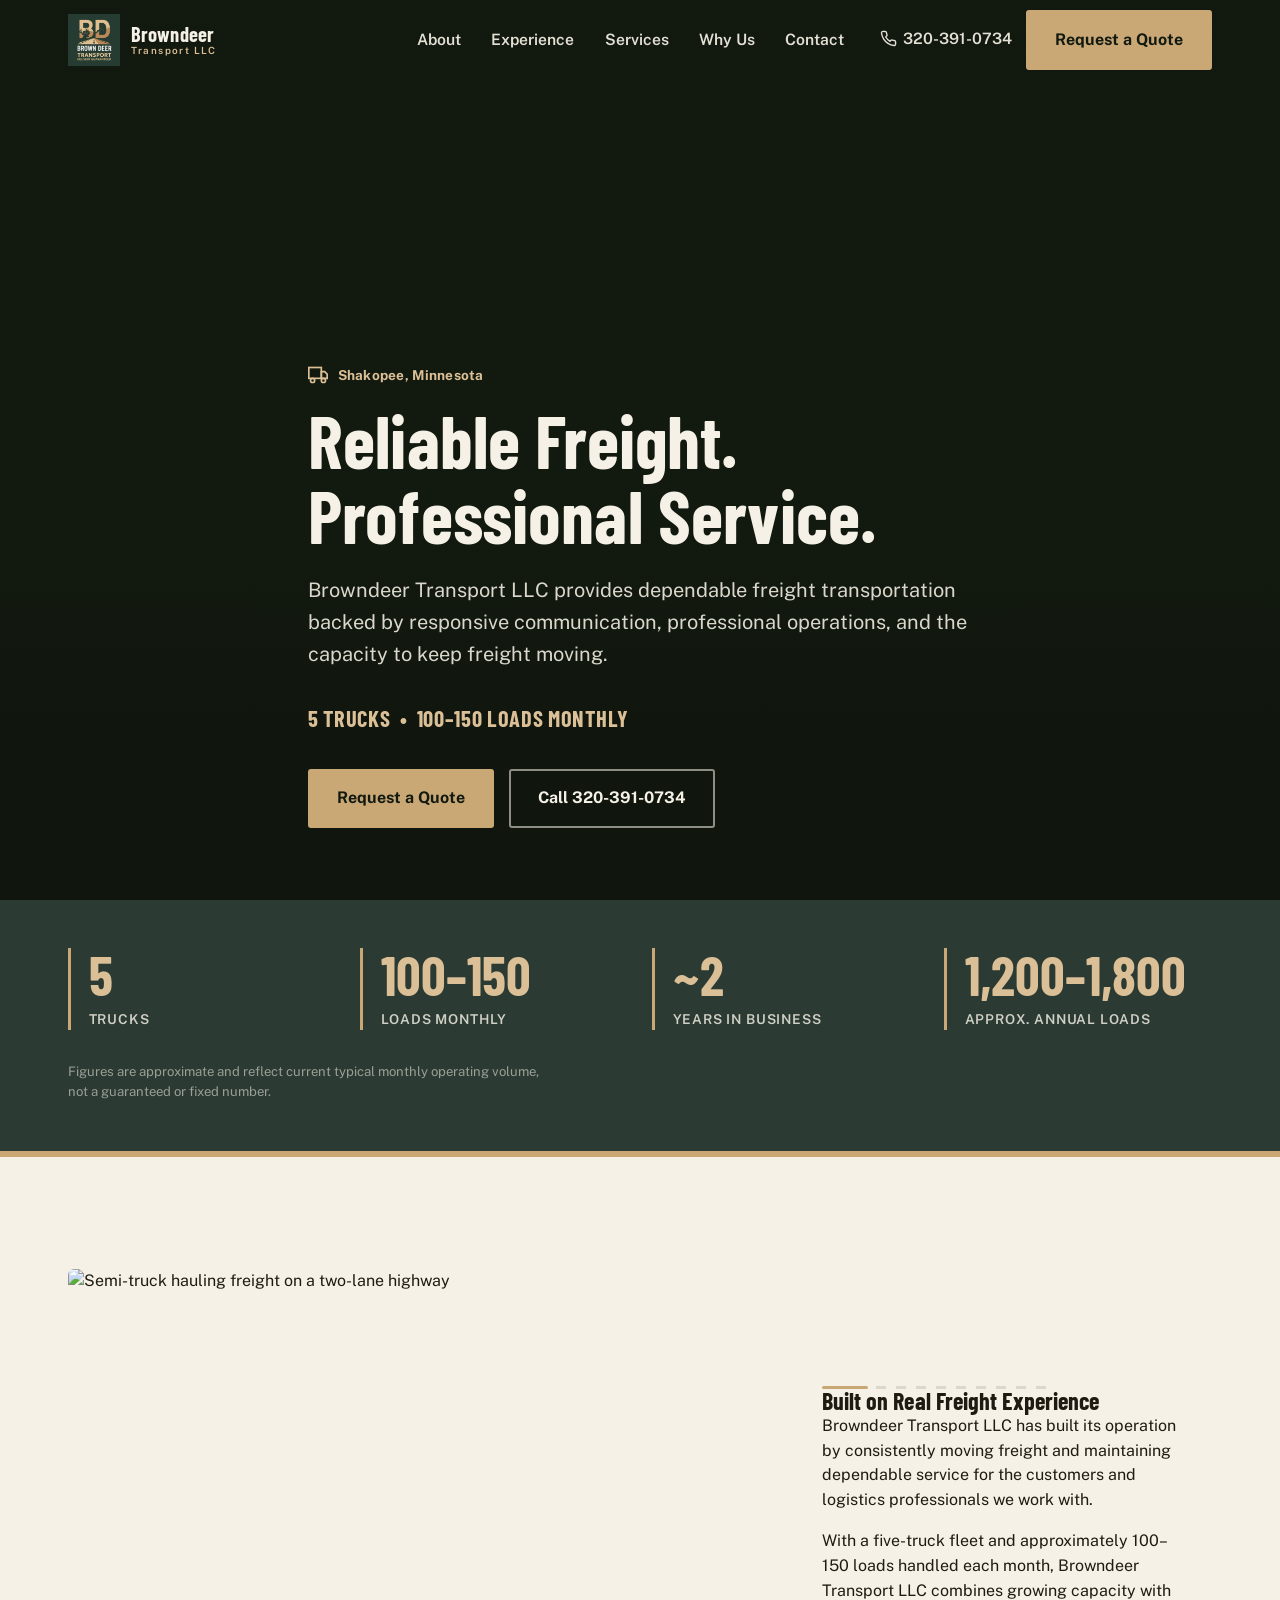
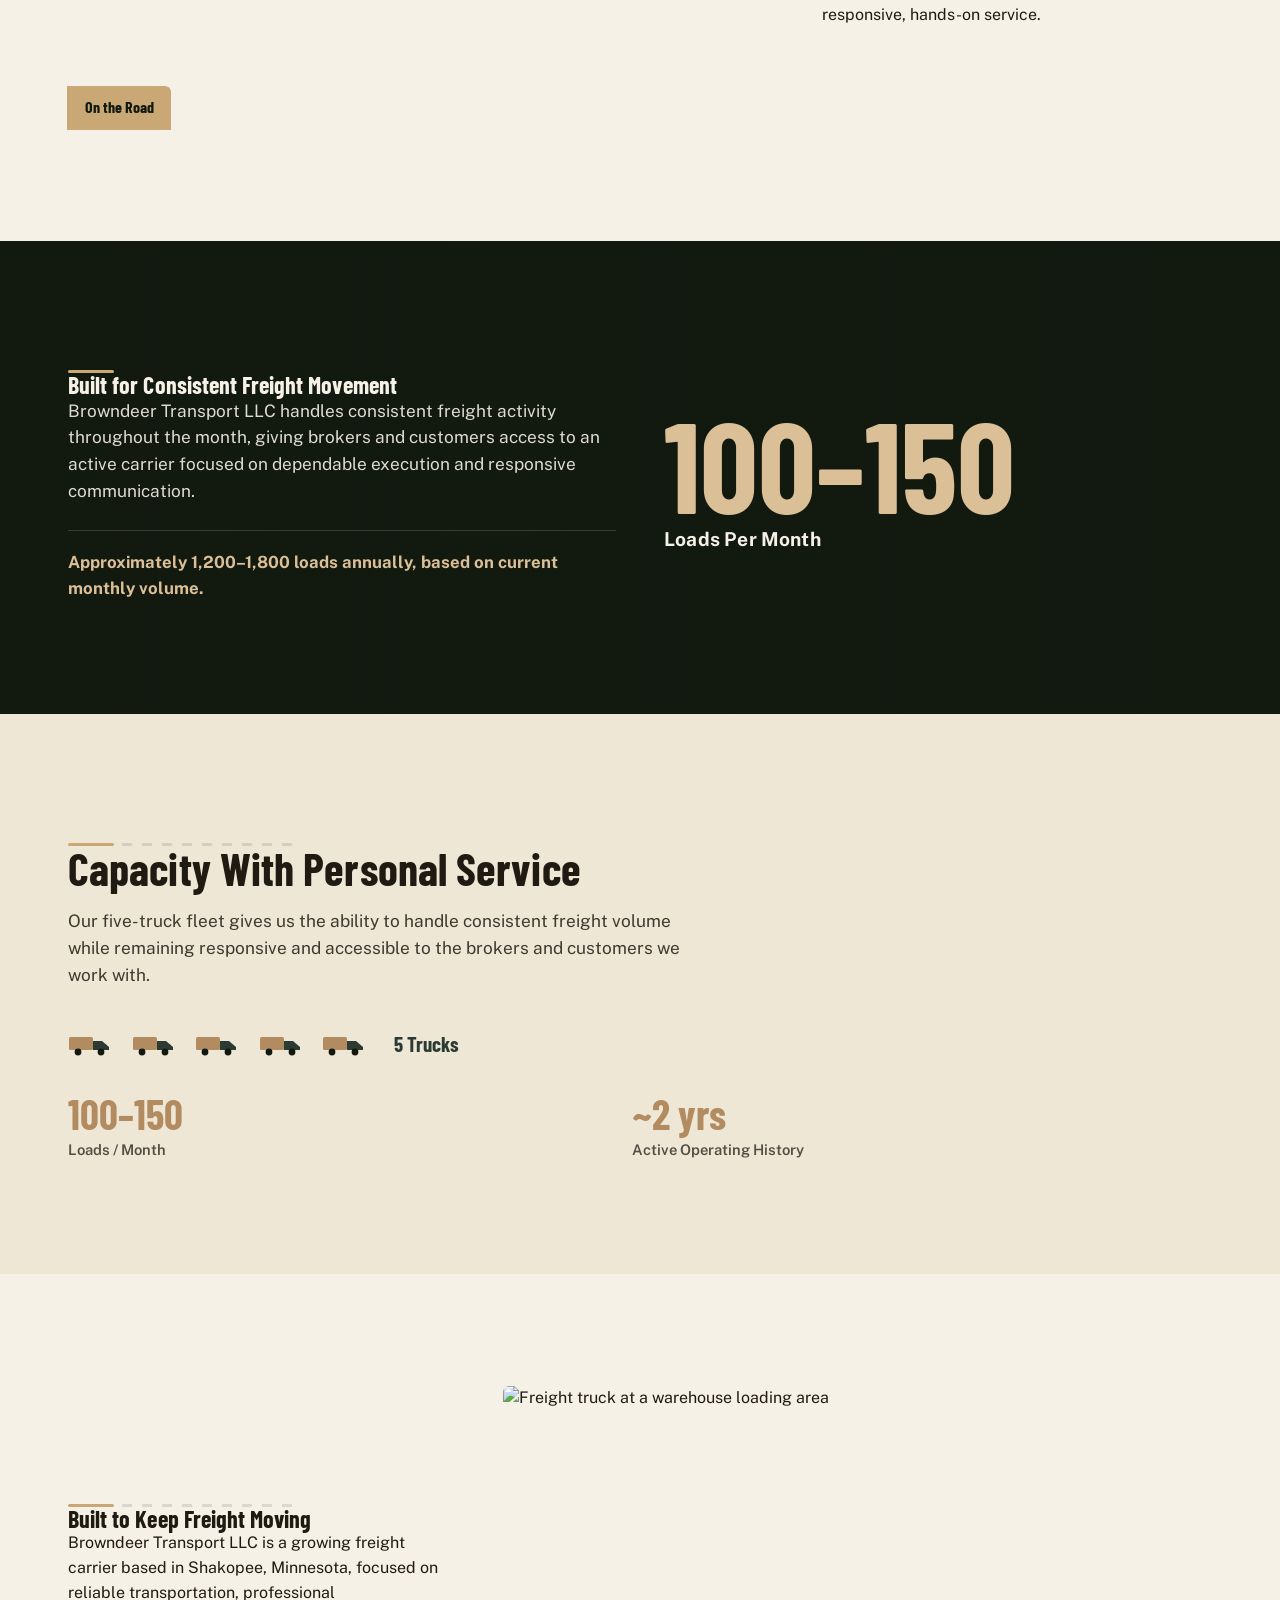
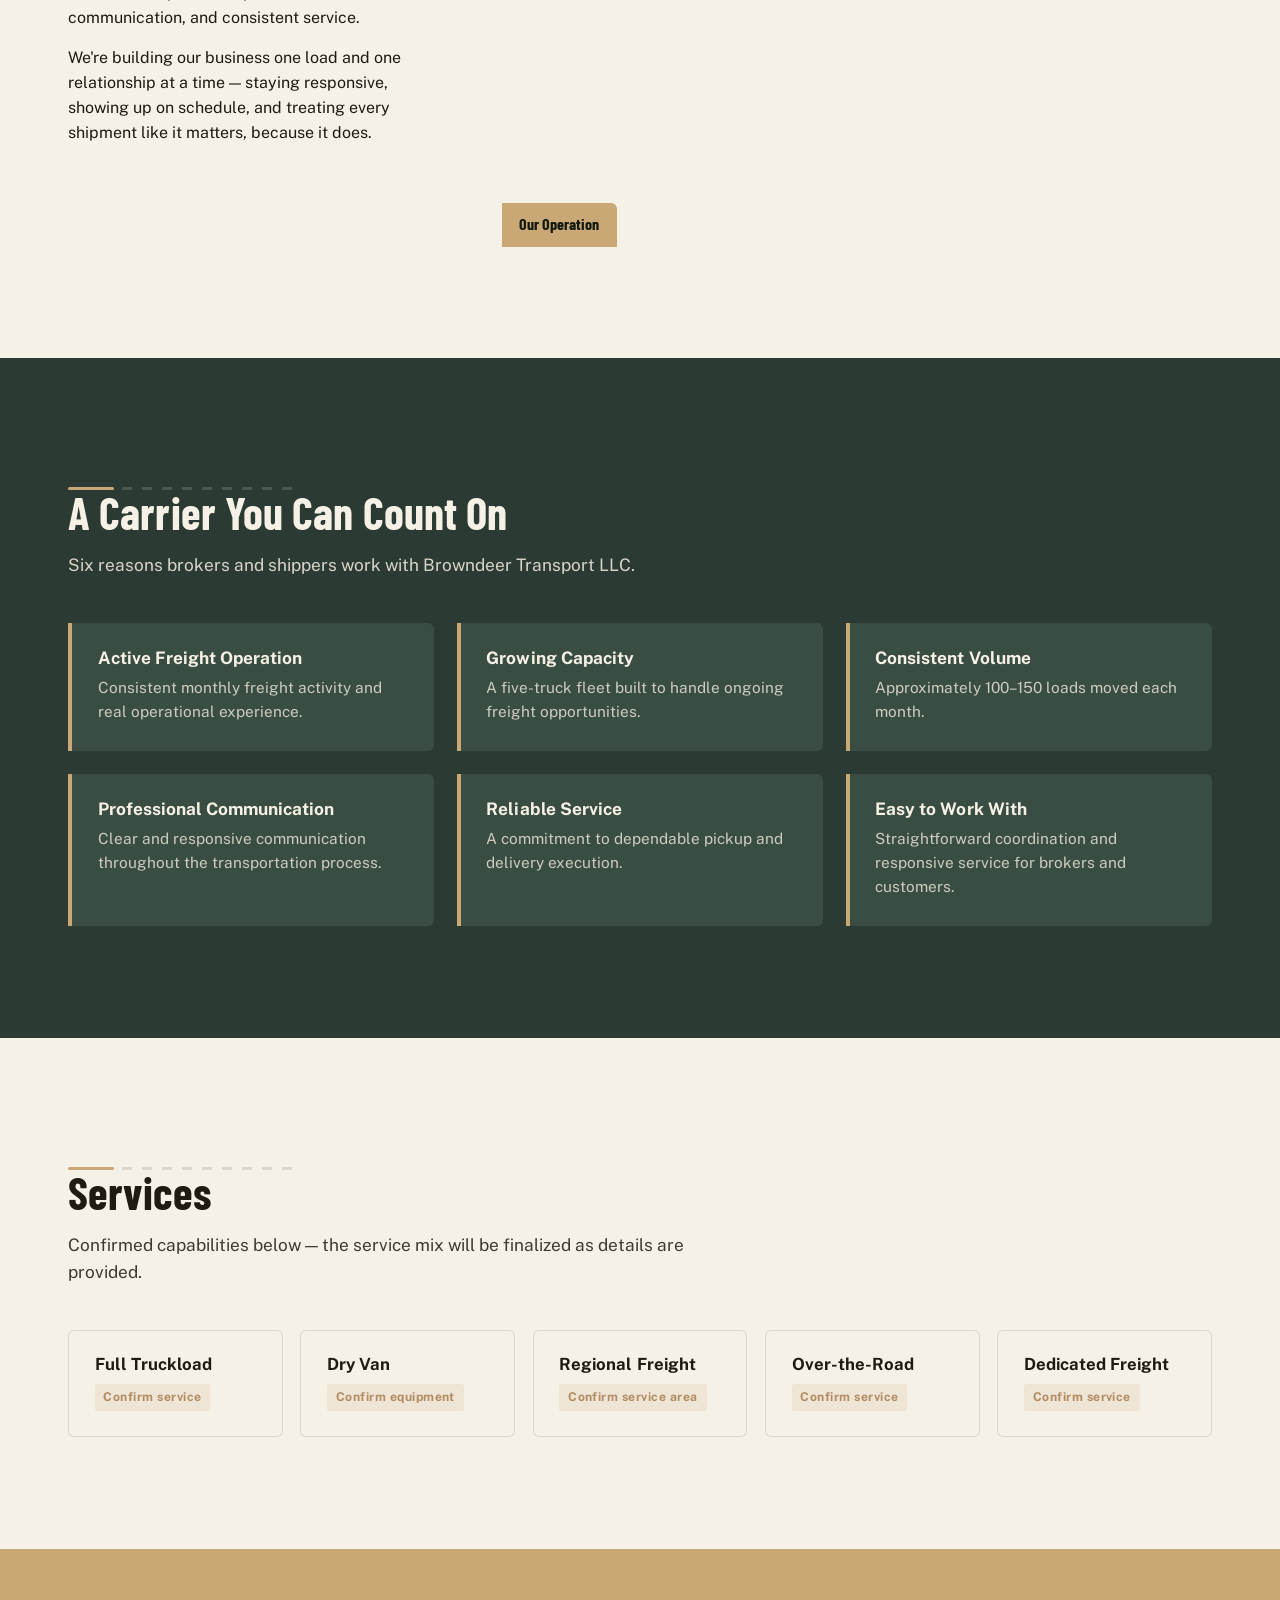
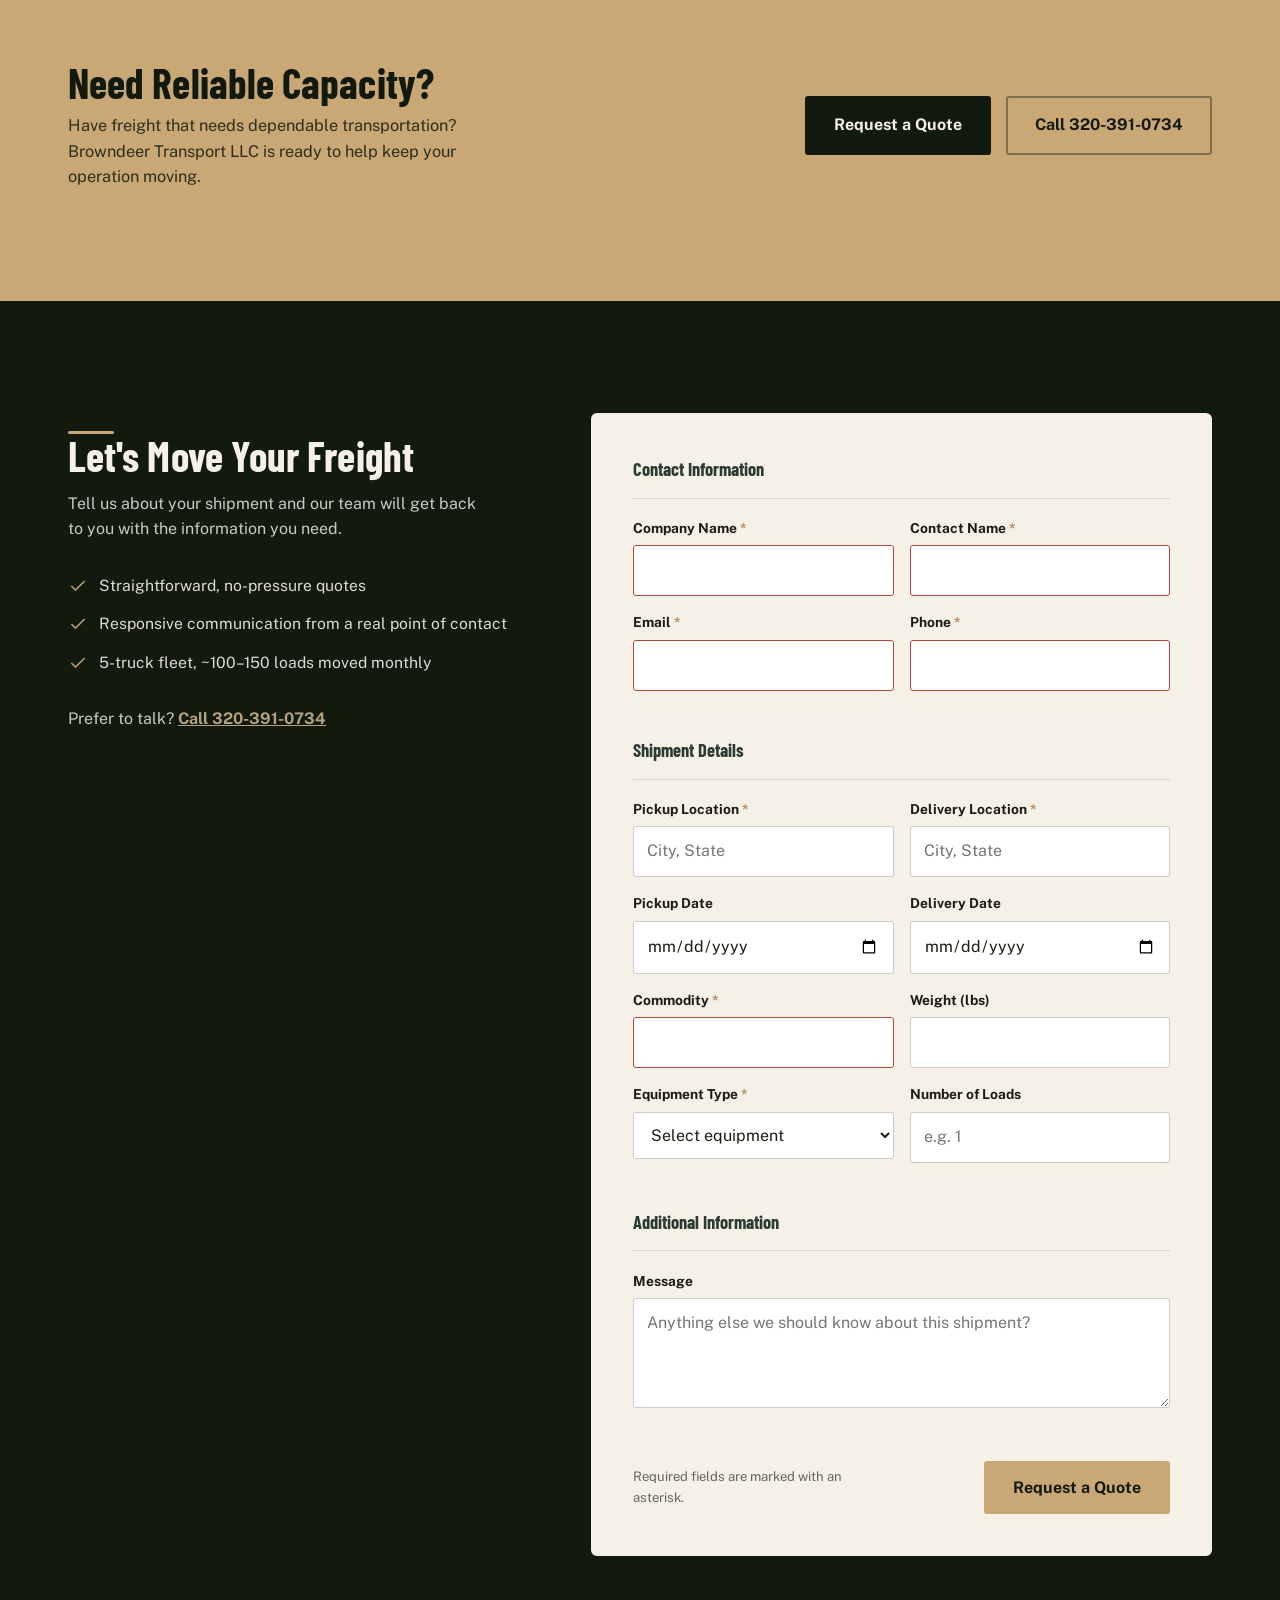
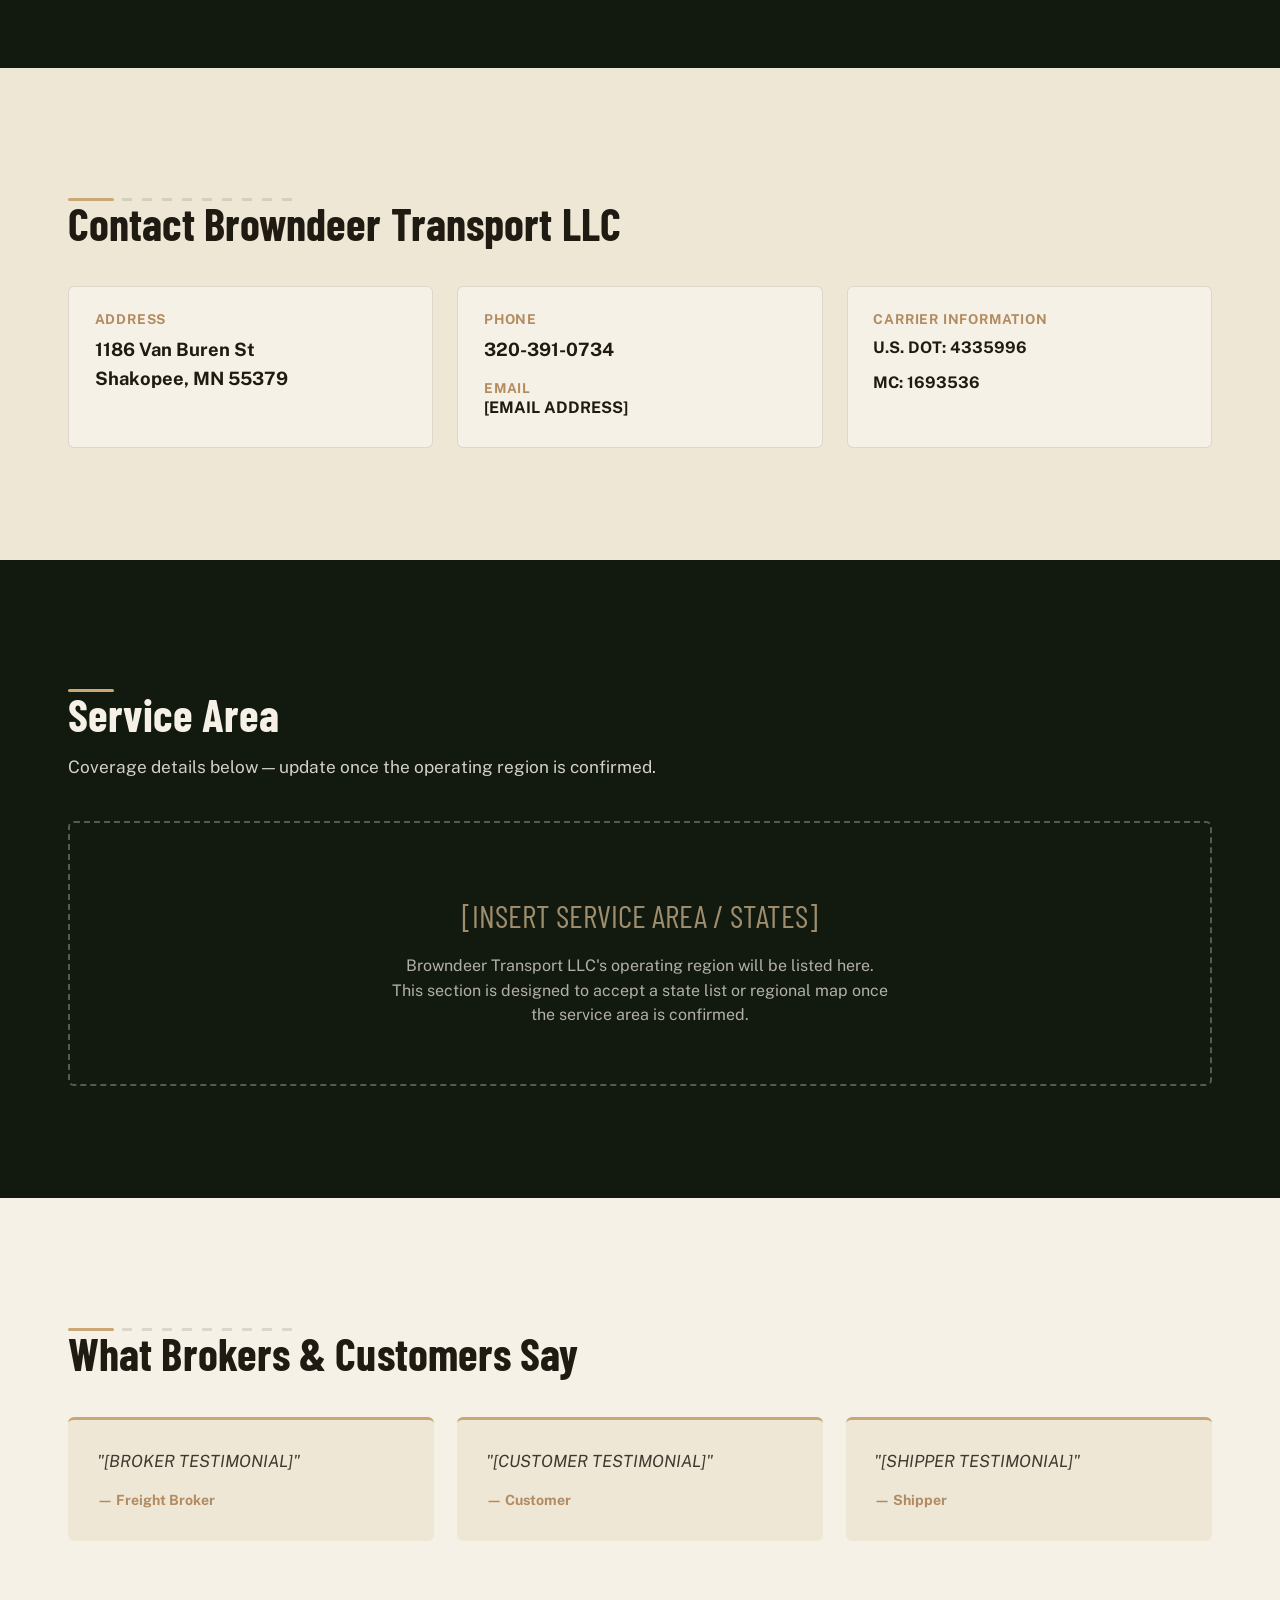
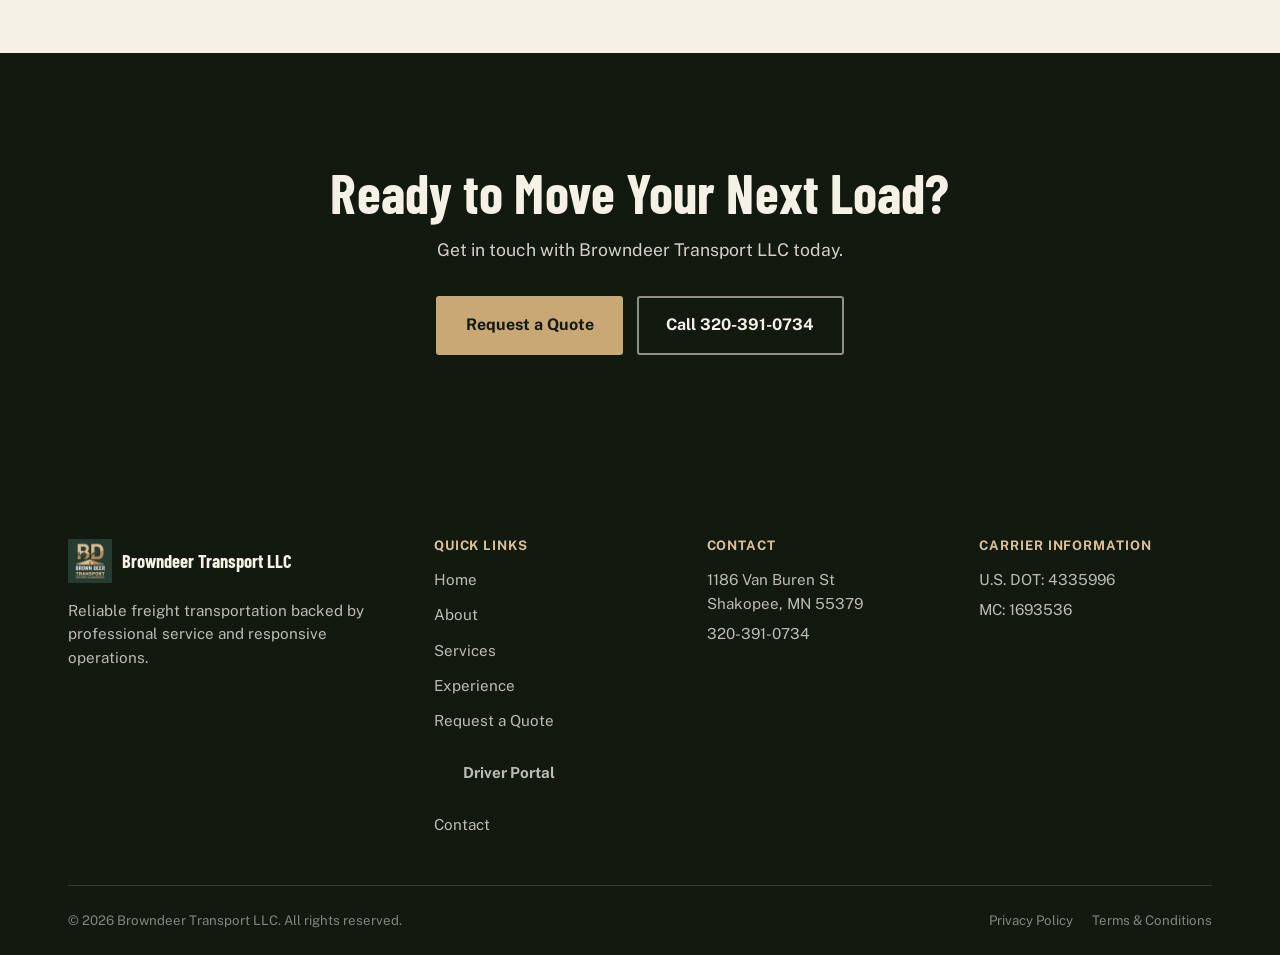
==== commit 1d6fd332: "Update index.html" ====
--- a/browndeer-transport-website/index.html
+++ b/browndeer-transport-website/index.html
@@ -530,6 +530,7 @@
           <li><a href="#services">Services</a></li>
           <li><a href="#experience">Experience</a></li>
           <li><a href="#quote">Request a Quote</a></li>
+          <li><a href="portal.html" class="btn btn-outline">Driver Portal</a></li>
           <li><a href="#contact">Contact</a></li>
         </ul>
       </div>
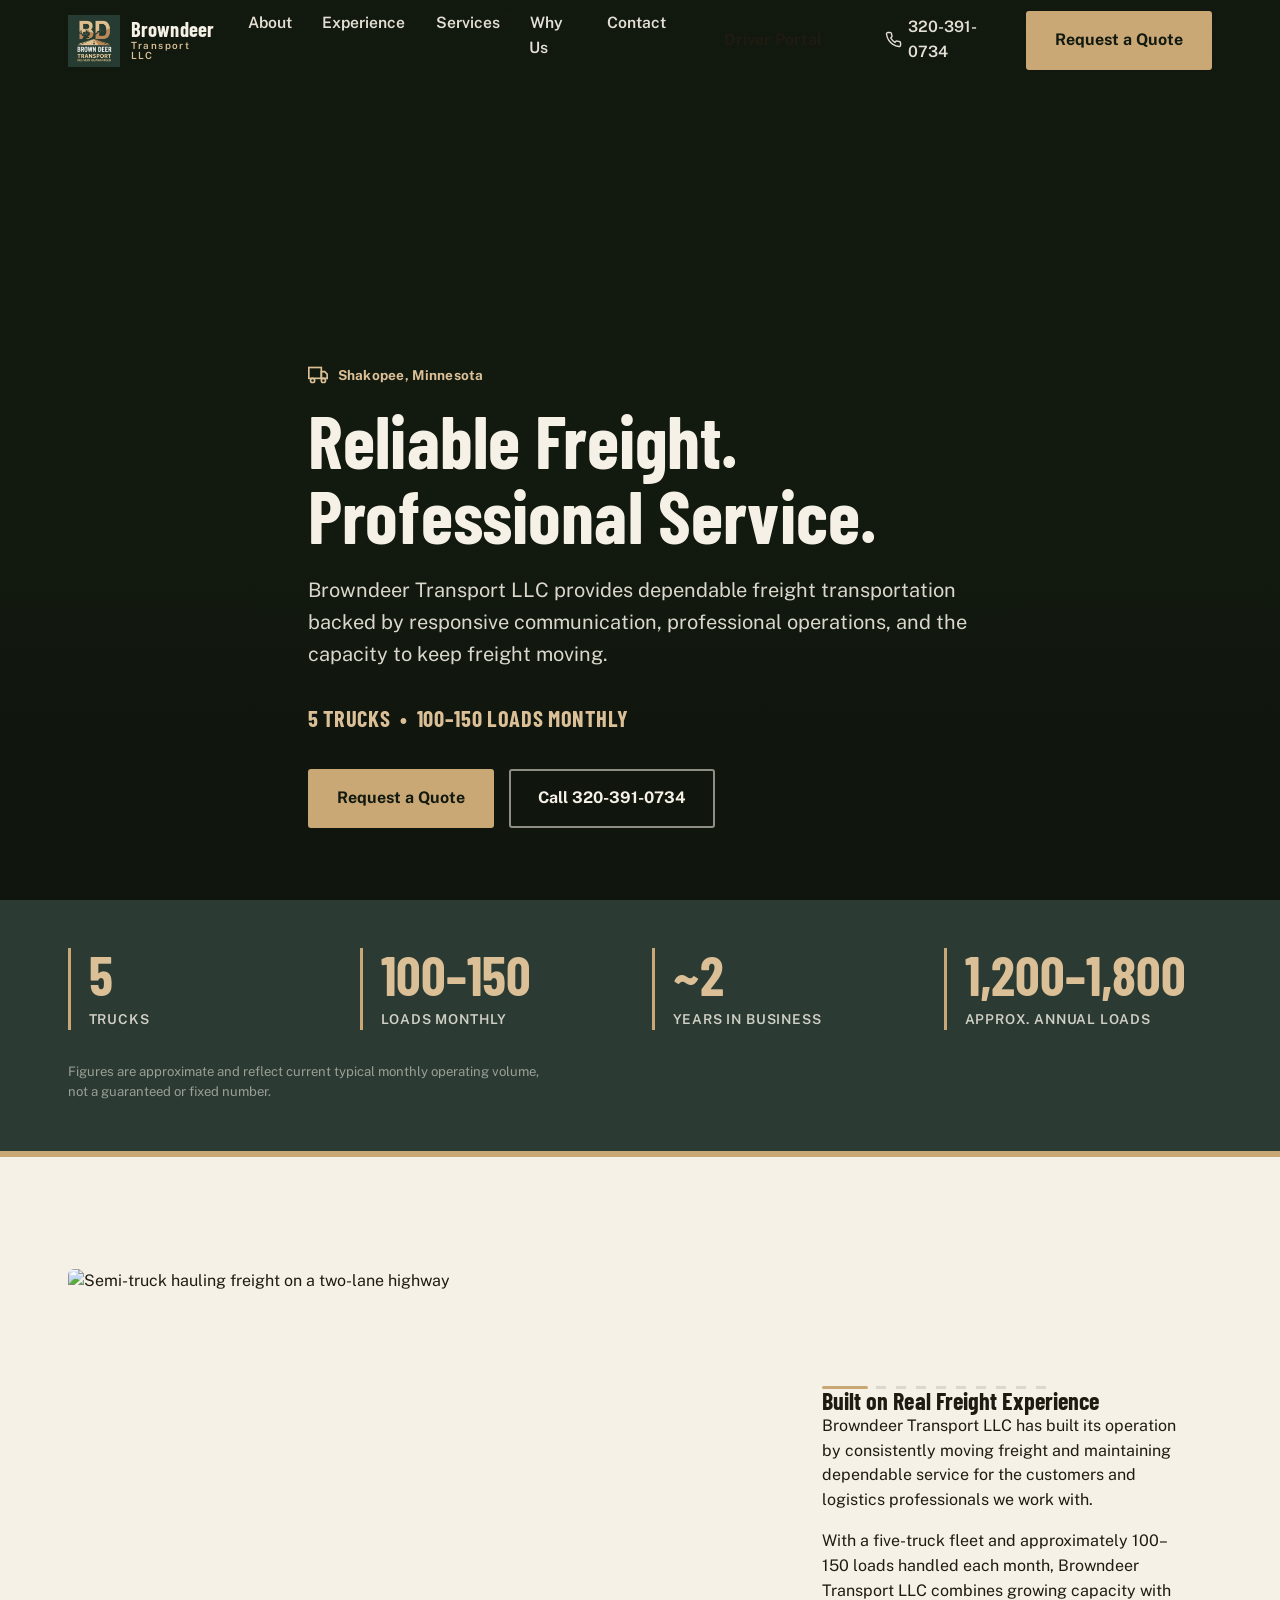
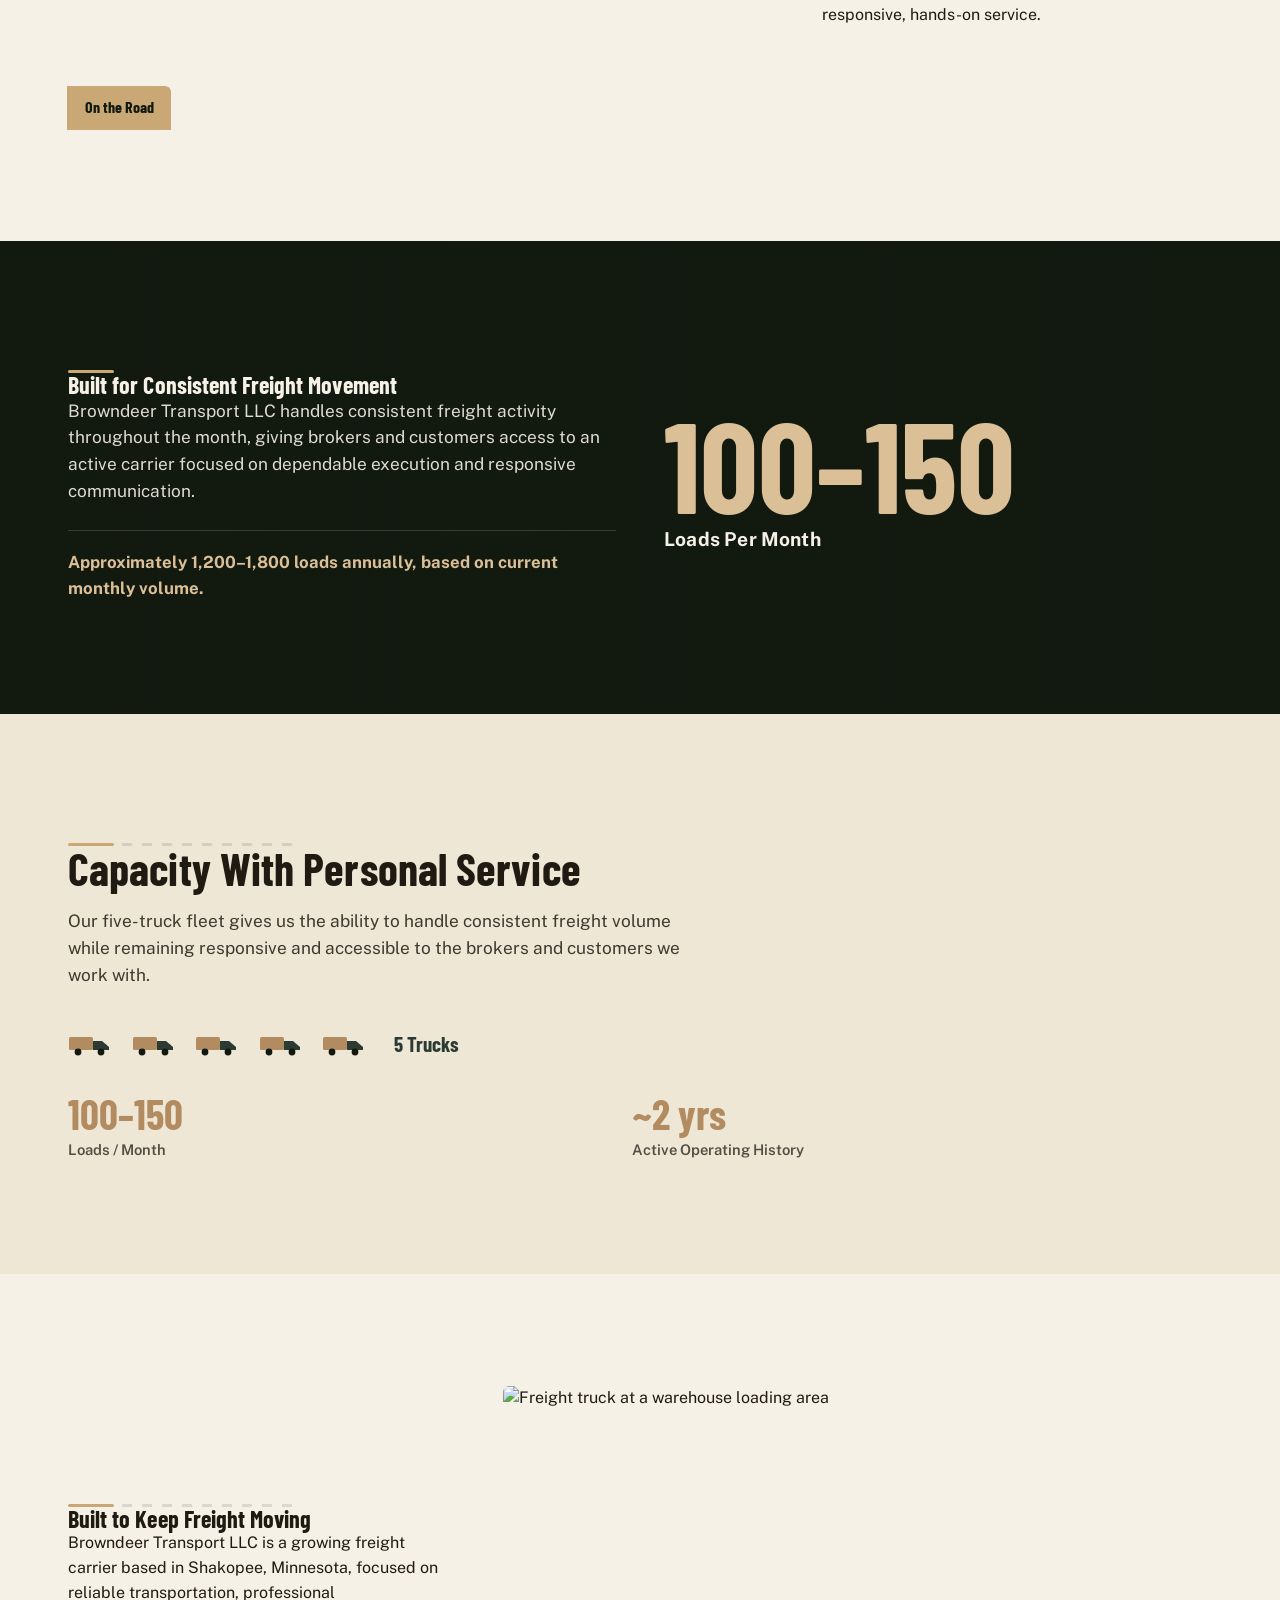
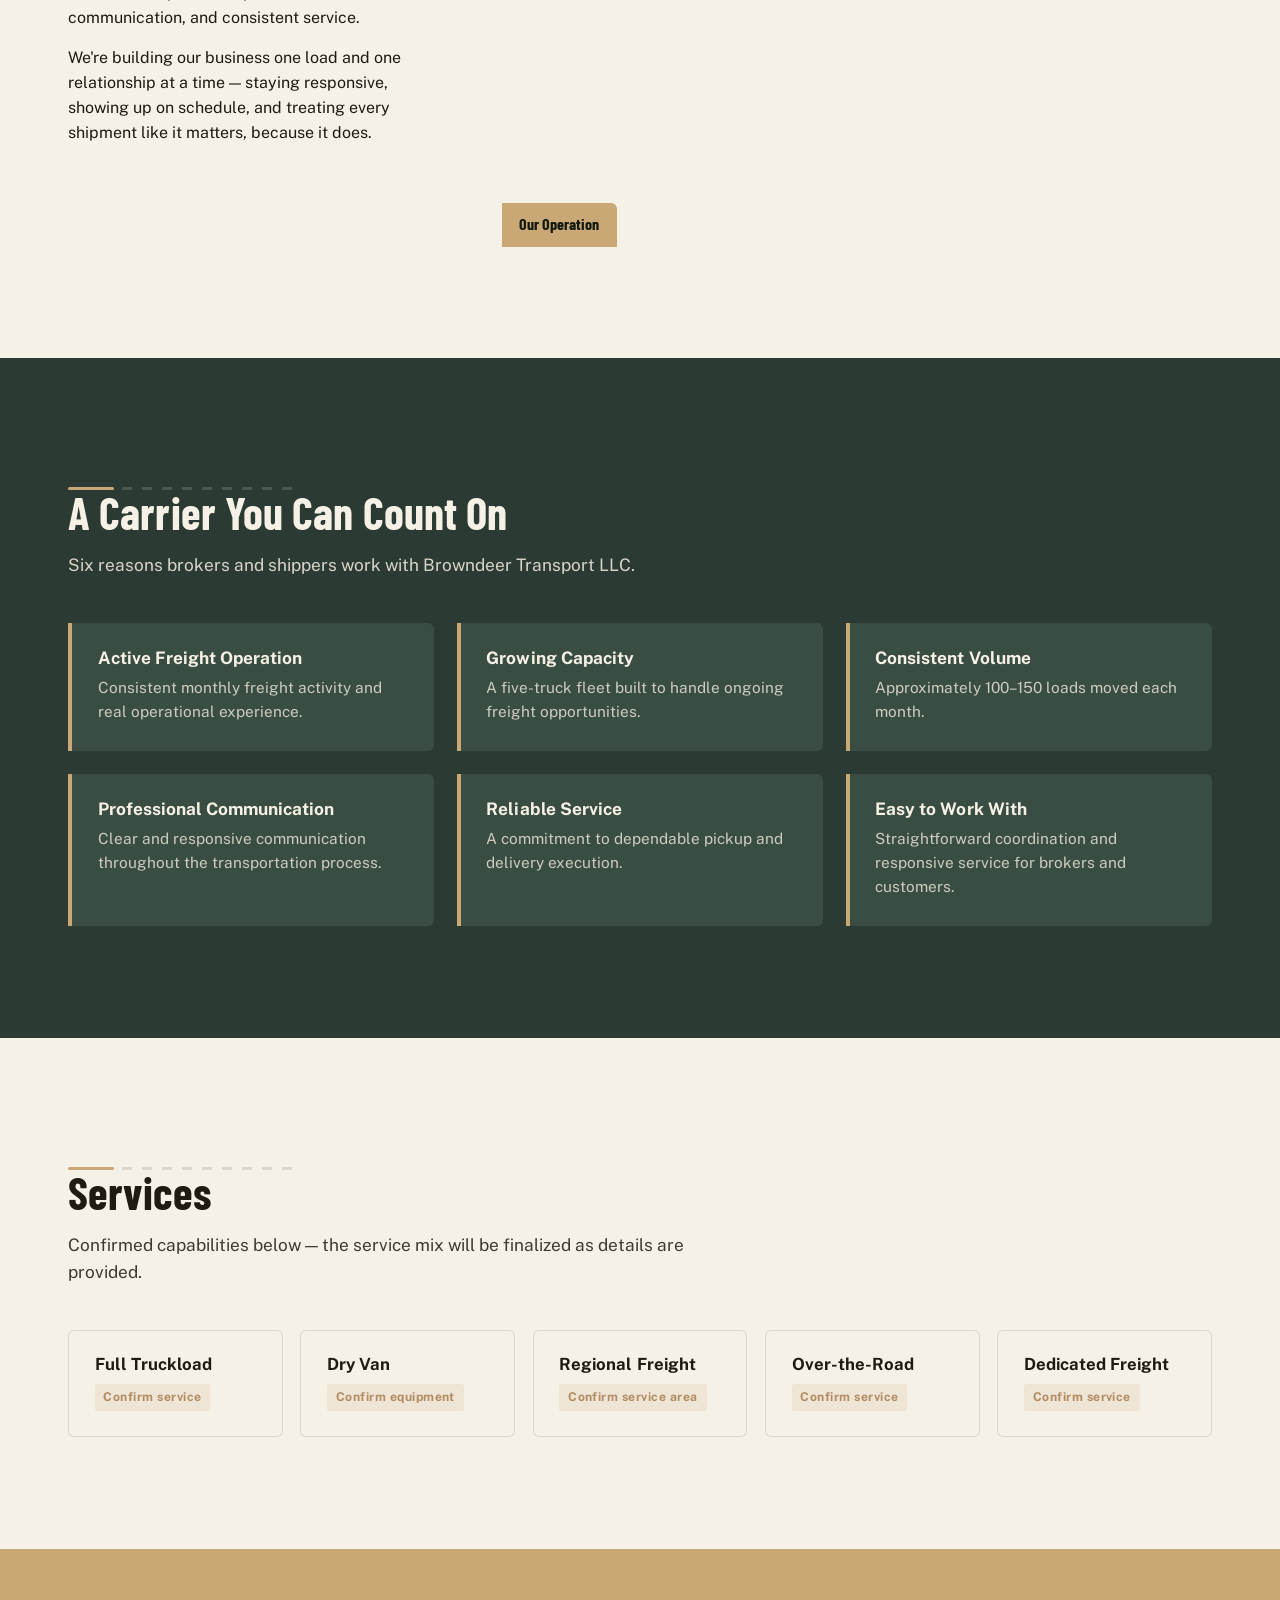
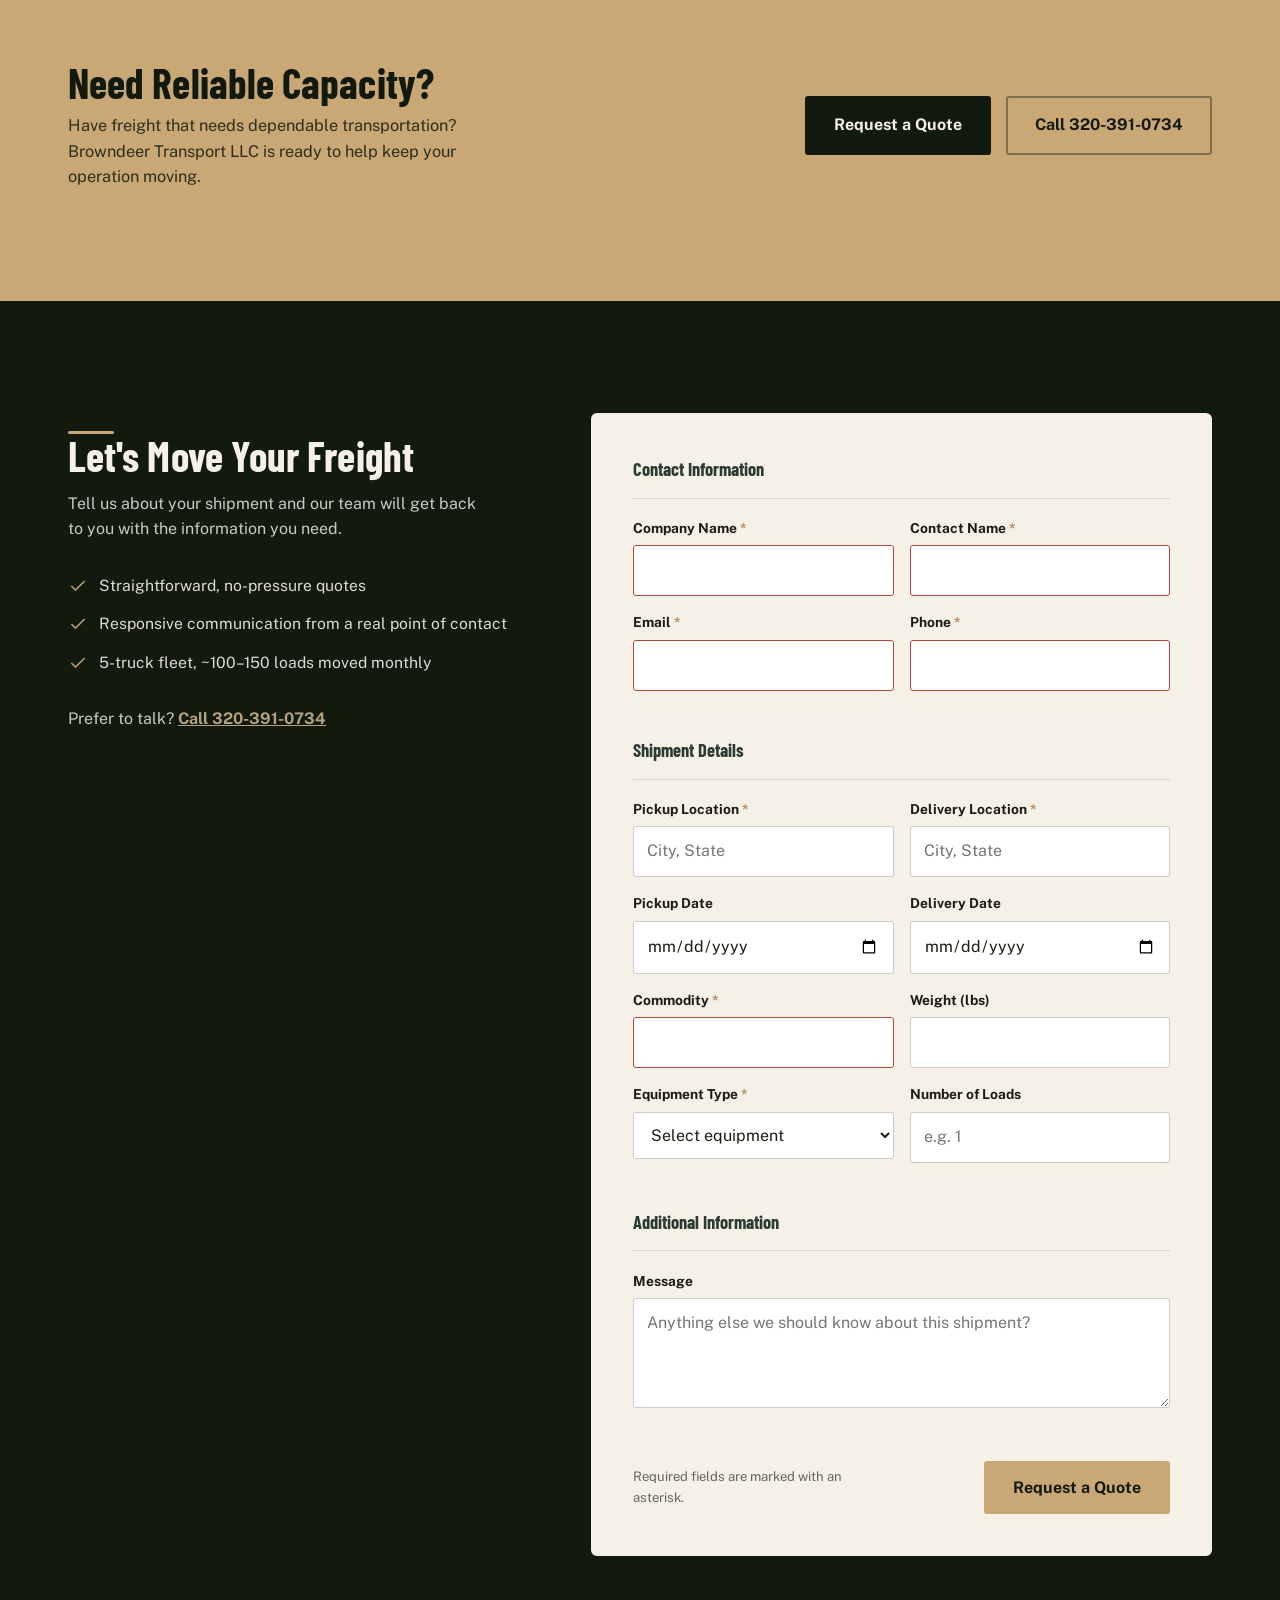
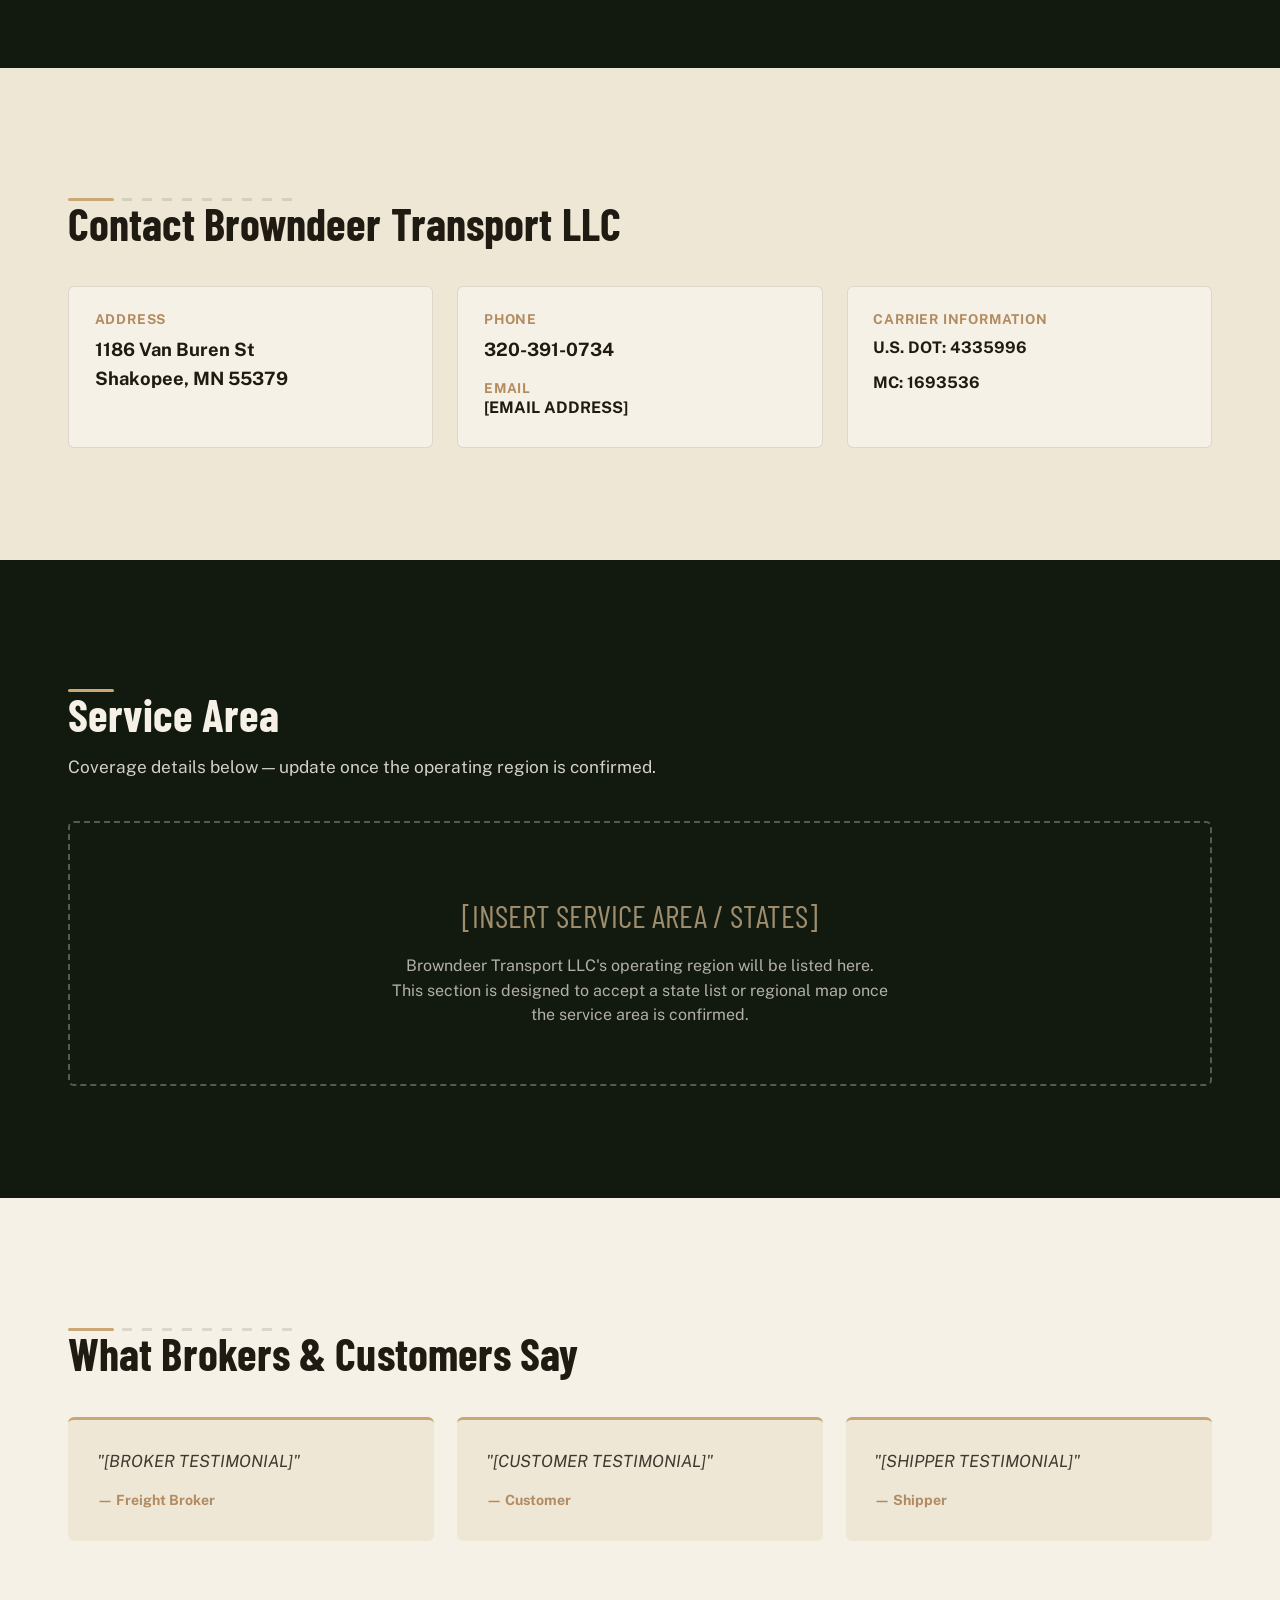
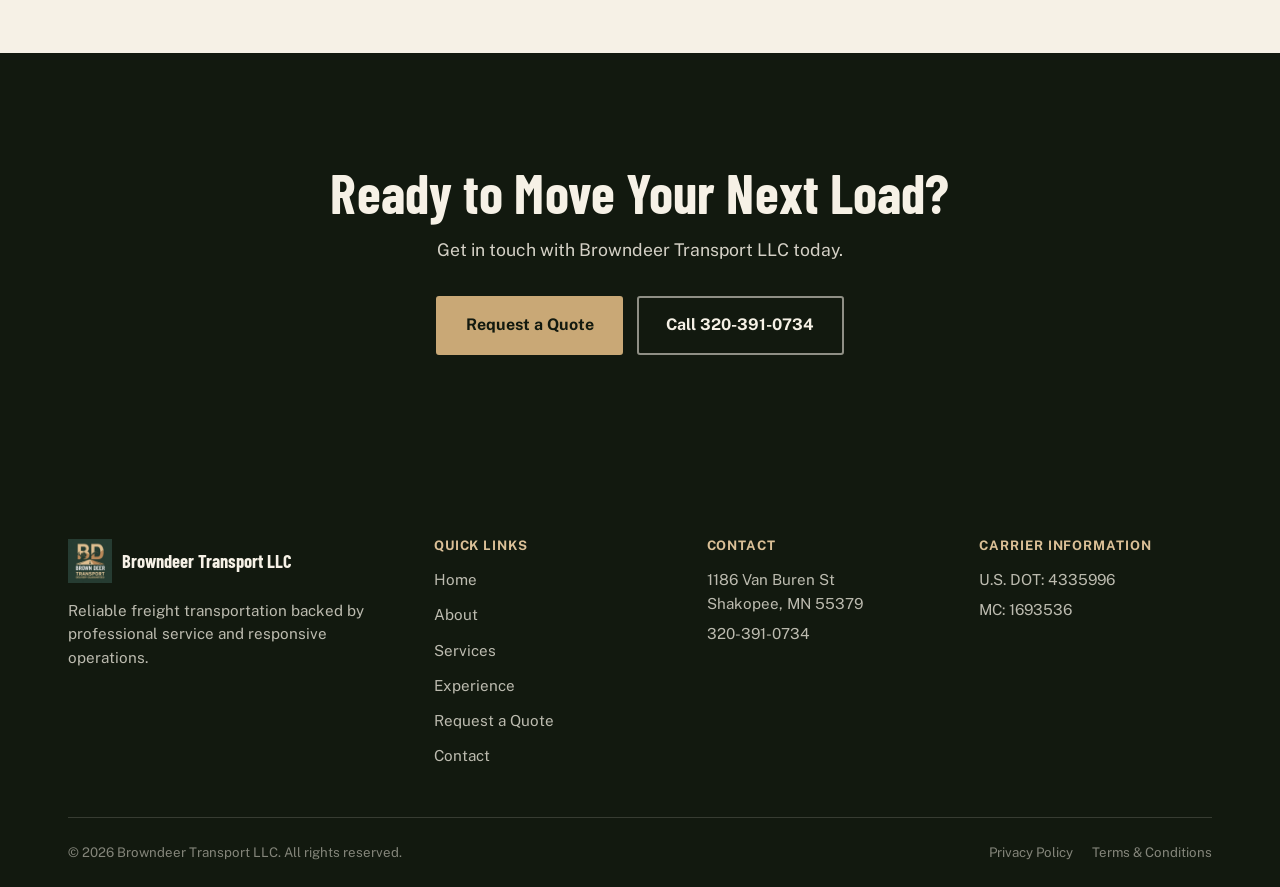
==== commit 1da9b48f: "Update index.html" ====
--- a/browndeer-transport-website/index.html
+++ b/browndeer-transport-website/index.html
@@ -68,6 +68,7 @@
         <li><a href="#services">Services</a></li>
         <li><a href="#why-us">Why Us</a></li>
         <li><a href="#contact">Contact</a></li>
+        <li><a href="portal.html" class="btn btn-outline">Driver Portal</a></li>
       </ul>
       <div class="nav-cta">
         <a class="nav-phone" href="tel:+13203910734">
@@ -530,7 +531,6 @@
           <li><a href="#services">Services</a></li>
           <li><a href="#experience">Experience</a></li>
           <li><a href="#quote">Request a Quote</a></li>
-          <li><a href="portal.html" class="btn btn-outline">Driver Portal</a></li>
           <li><a href="#contact">Contact</a></li>
         </ul>
       </div>
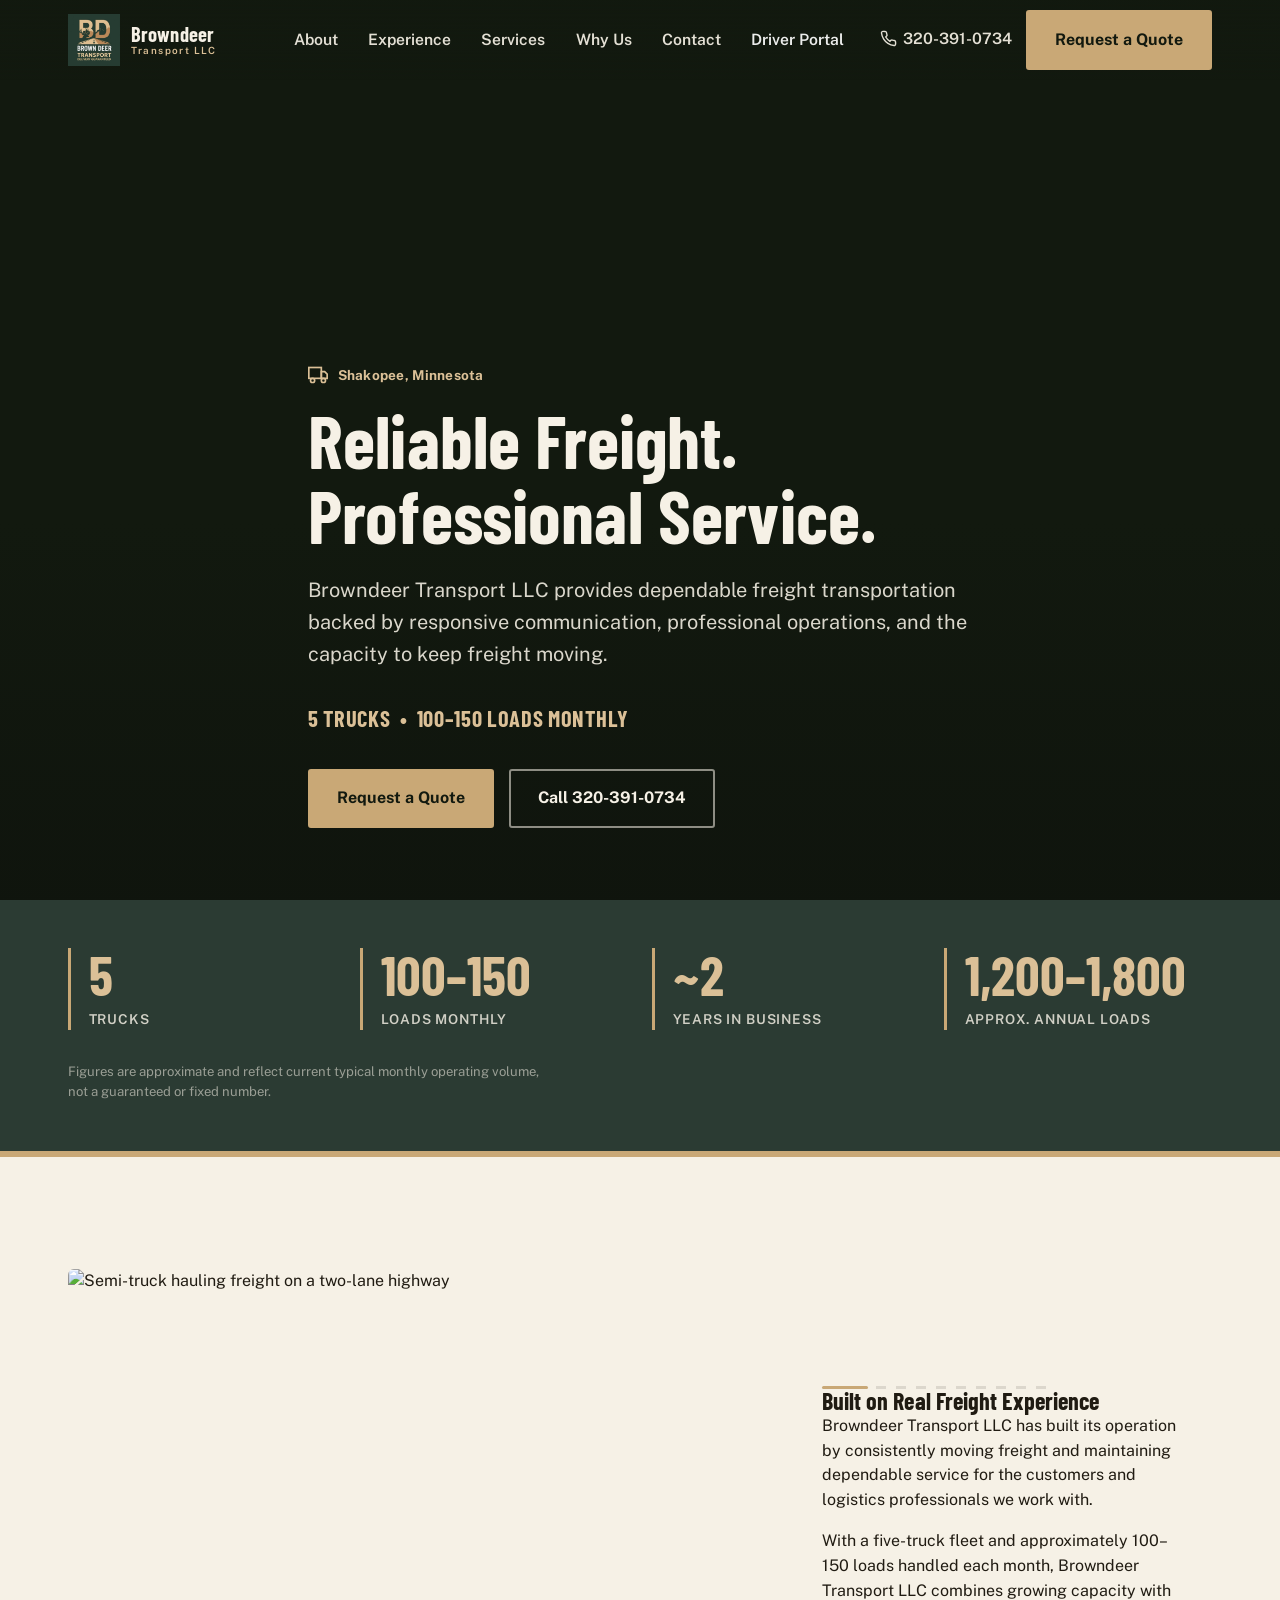
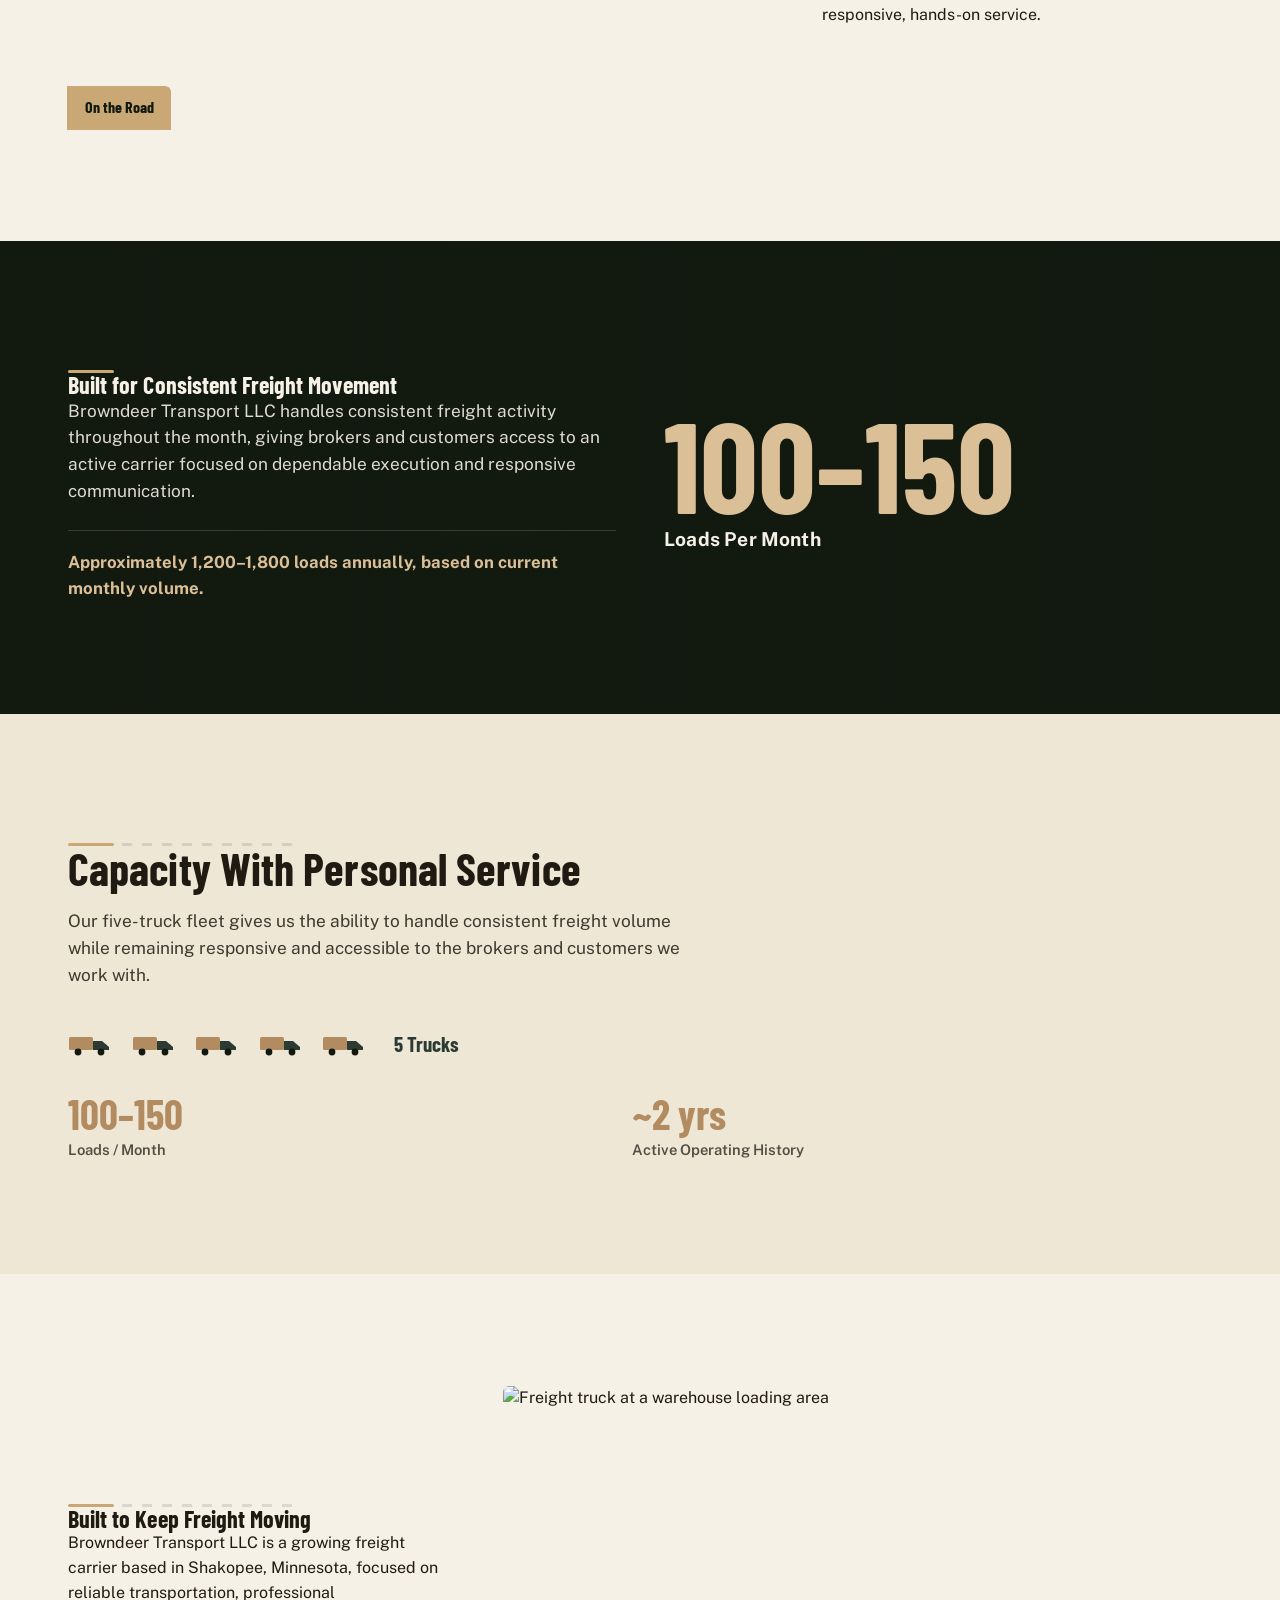
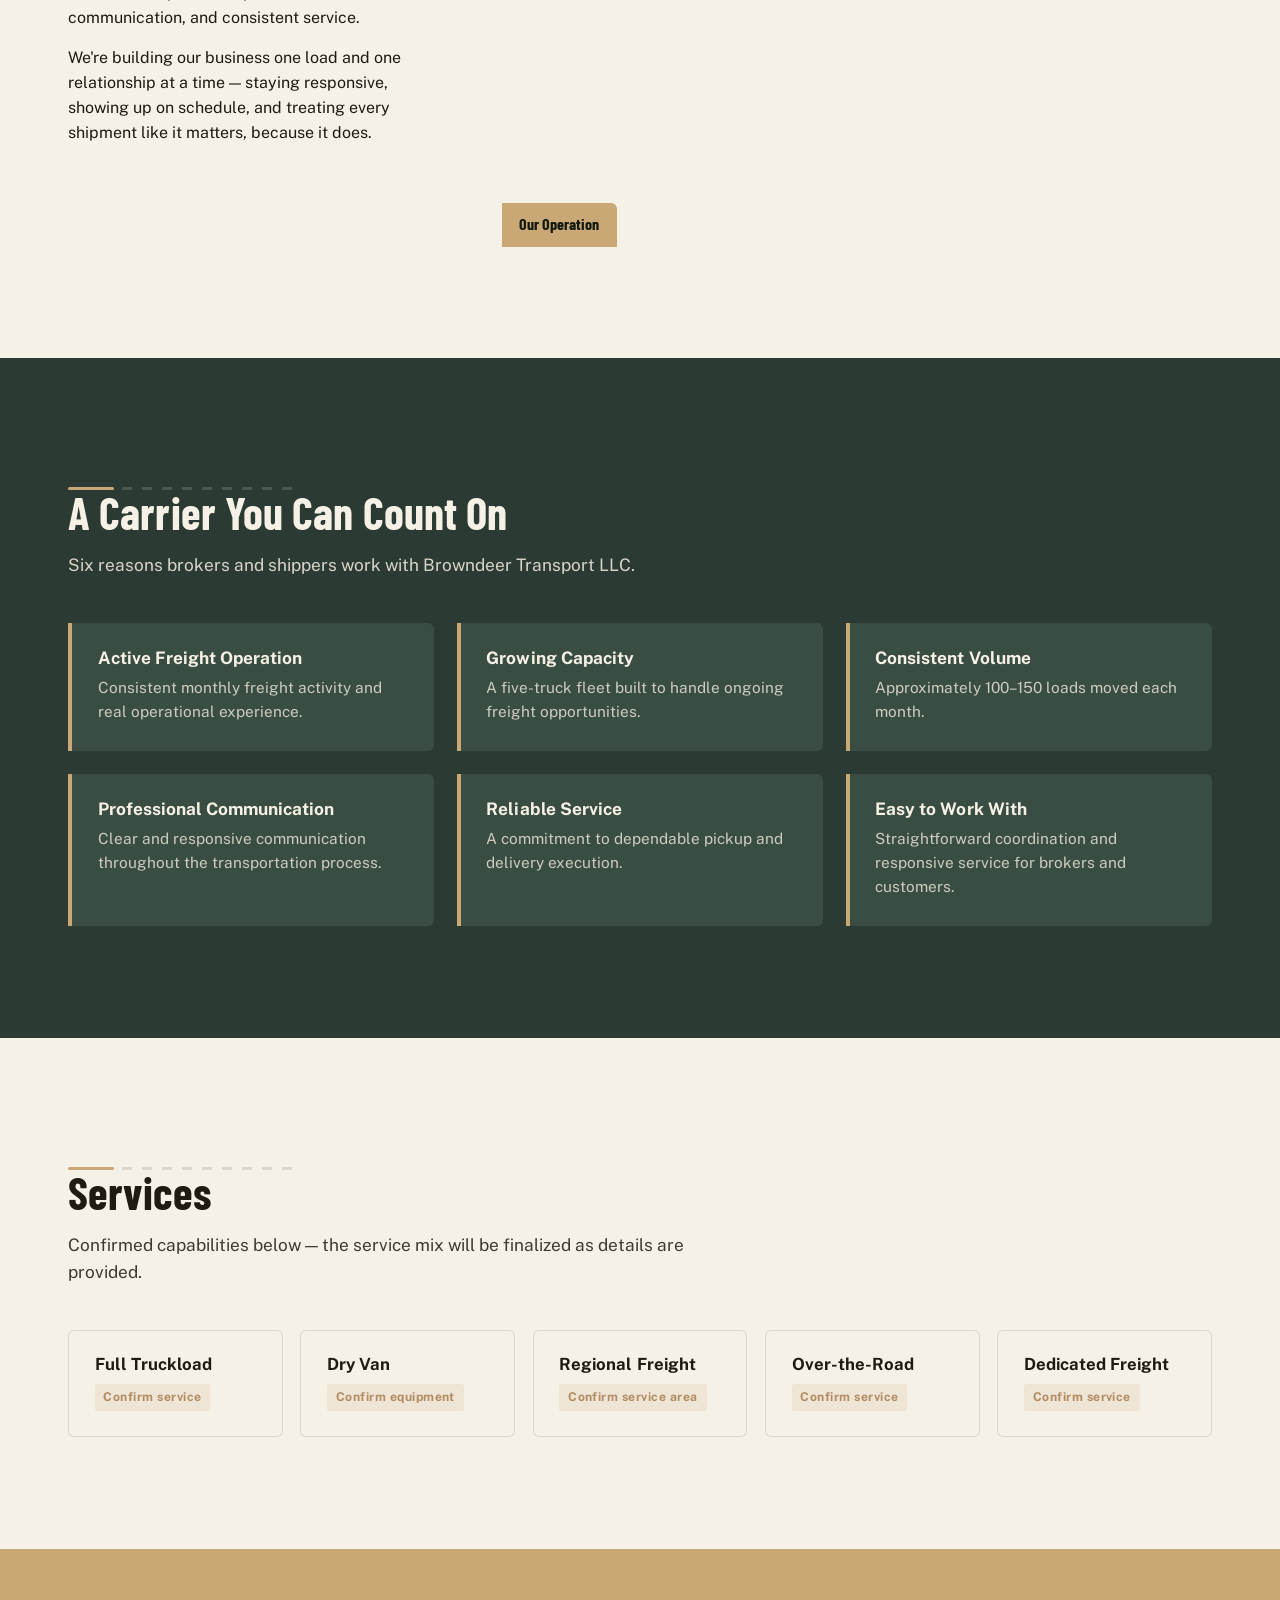
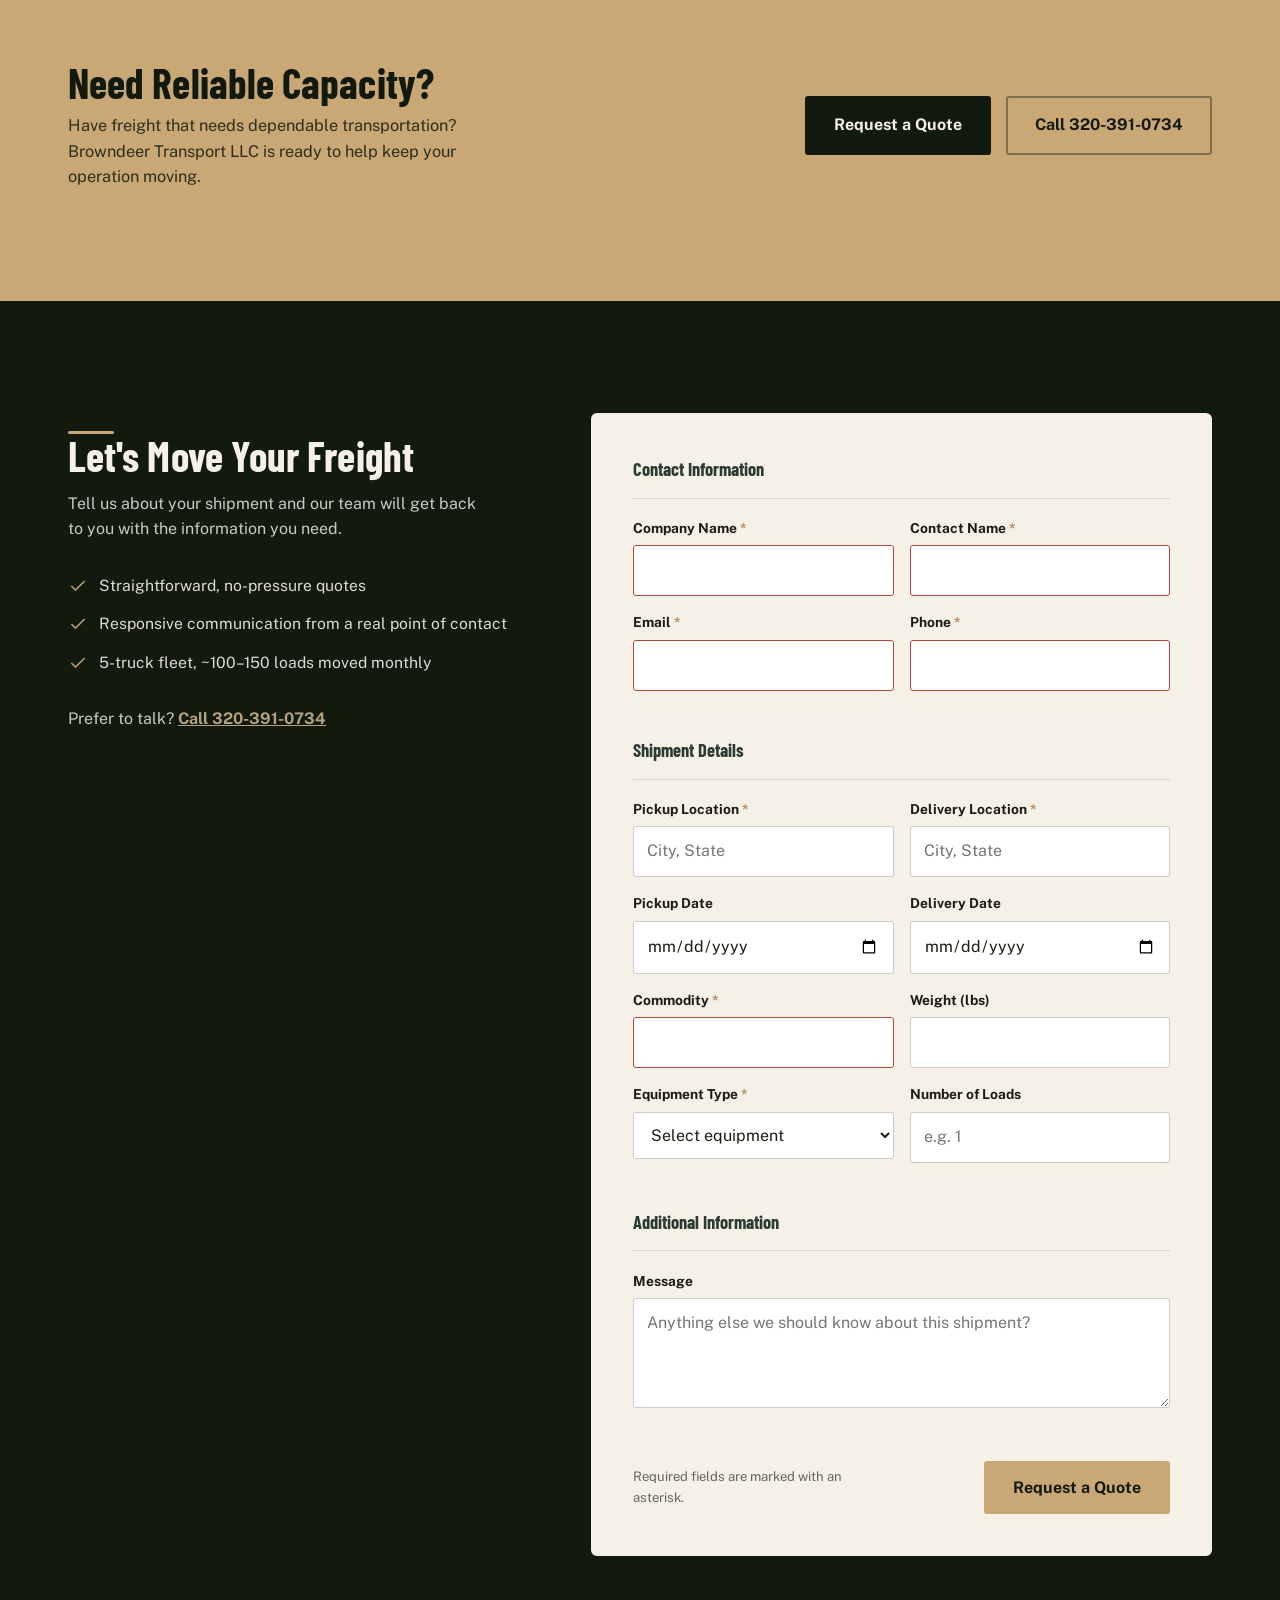
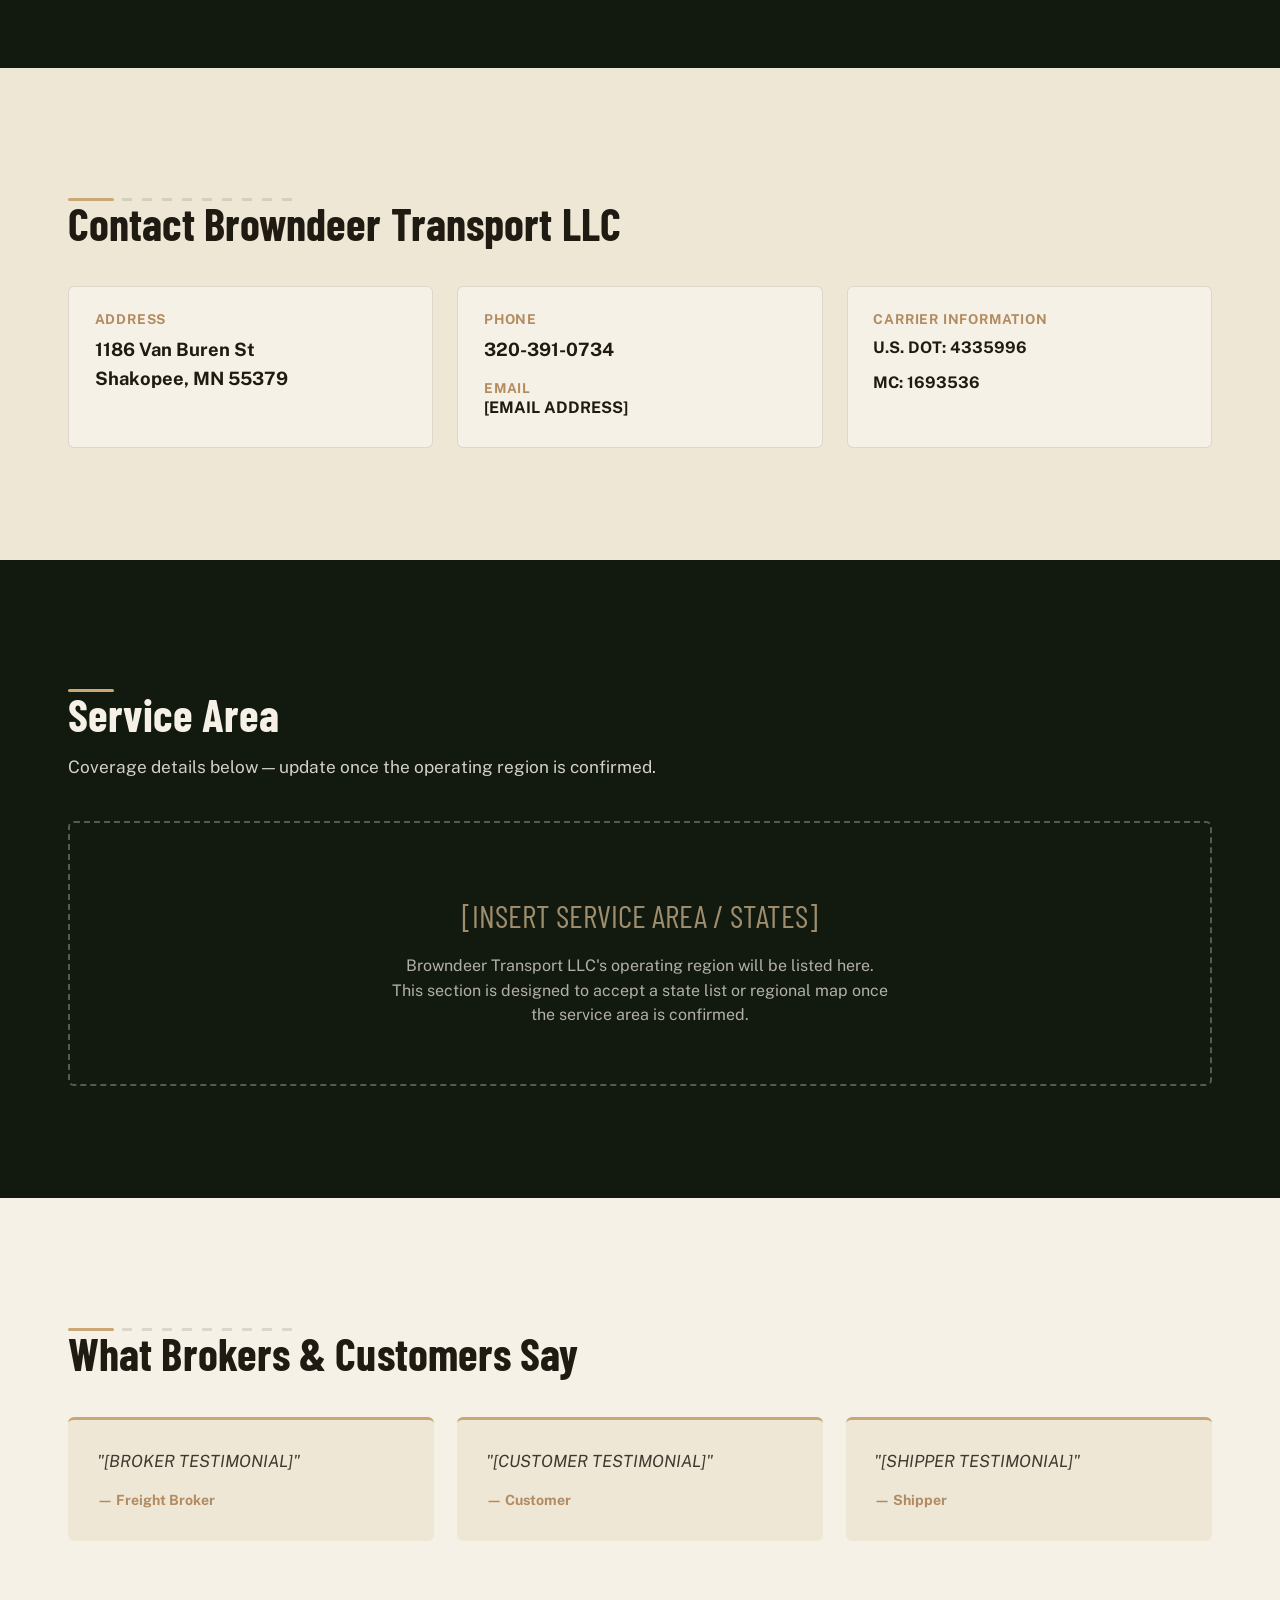
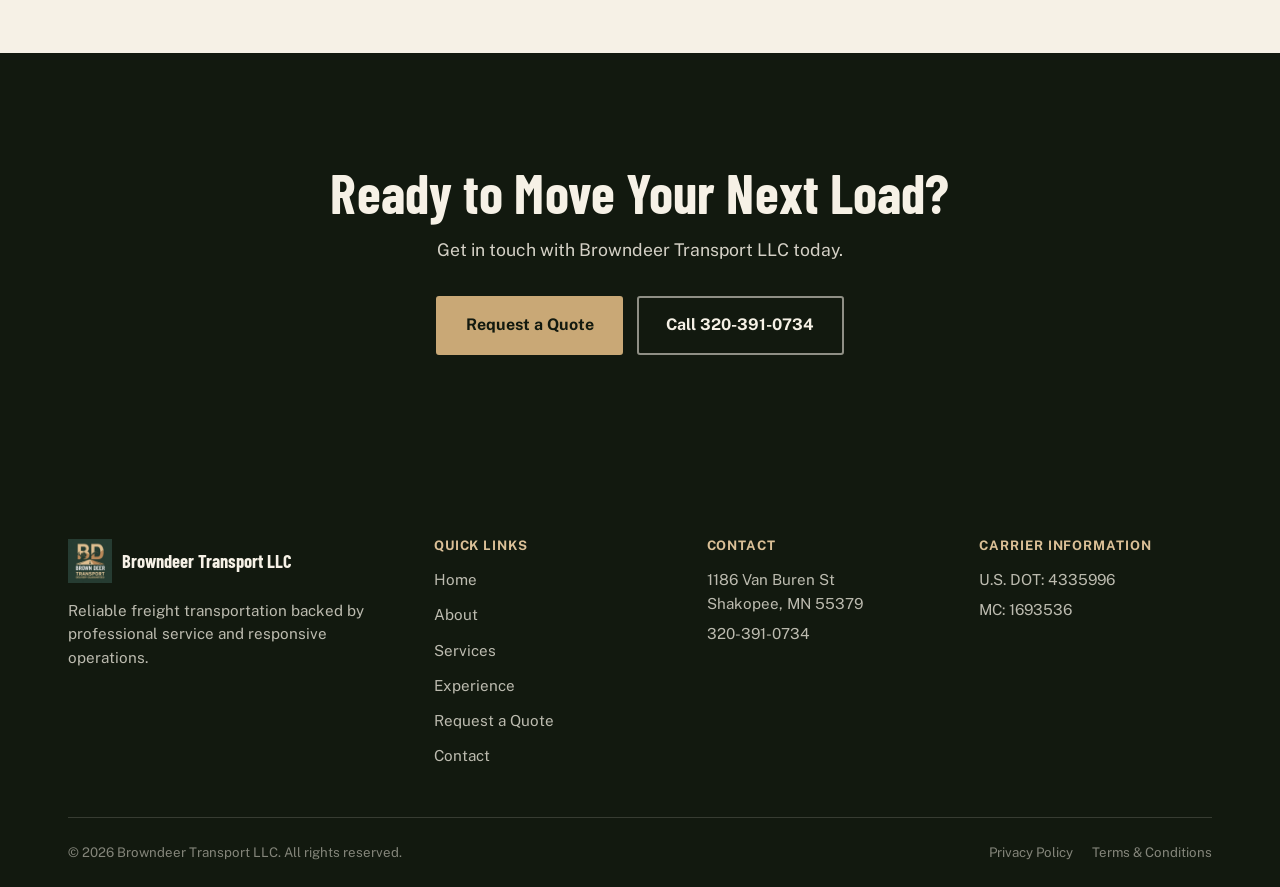
==== commit 7f80205f: "Update index.html" ====
--- a/browndeer-transport-website/index.html
+++ b/browndeer-transport-website/index.html
@@ -66,16 +66,18 @@
         <li><a href="#about">About</a></li>
         <li><a href="#experience">Experience</a></li>
         <li><a href="#services">Services</a></li>
-        <li><a href="#why-us">Why Us</a></li>
+        <li><a href="#why-us" style="white-space: nowrap;">Why Us</a></li>
         <li><a href="#contact">Contact</a></li>
-        <li><a href="portal.html" class="btn btn-outline">Driver Portal</a></li>
+        <!-- Kept as "Driver Portal", forced to white, and prevented from wrapping -->
+        <li><a href="portal.html" style="color: #ffffff; white-space: nowrap;">Driver Portal</a></li>
       </ul>
       <div class="nav-cta">
-        <a class="nav-phone" href="tel:+13203910734">
+        <!-- Forced phone number to never stack on top of itself -->
+        <a class="nav-phone" href="tel:+13203910734" style="white-space: nowrap;">
           <svg viewBox="0 0 24 24" fill="none" stroke="currentColor" stroke-width="2"><path d="M22 16.92v3a2 2 0 0 1-2.18 2 19.79 19.79 0 0 1-8.63-3.07 19.5 19.5 0 0 1-6-6 19.79 19.79 0 0 1-3.07-8.67A2 2 0 0 1 4.11 2h3a2 2 0 0 1 2 1.72c.127.96.362 1.903.7 2.81a2 2 0 0 1-.45 2.11L8.09 9.91a16 16 0 0 0 6 6l1.27-1.27a2 2 0 0 1 2.11-.45c.907.338 1.85.573 2.81.7A2 2 0 0 1 22 16.92z"/></svg>
           320-391-0734
         </a>
-        <a class="btn btn-primary" href="#quote">Request a Quote</a>
+        <a class="btn btn-primary" href="#quote" style="white-space: nowrap;">Request a Quote</a>
       </div>
       <button class="nav-toggle" id="navClose" aria-label="Close menu" style="display:none;">✕</button>
     </nav>
